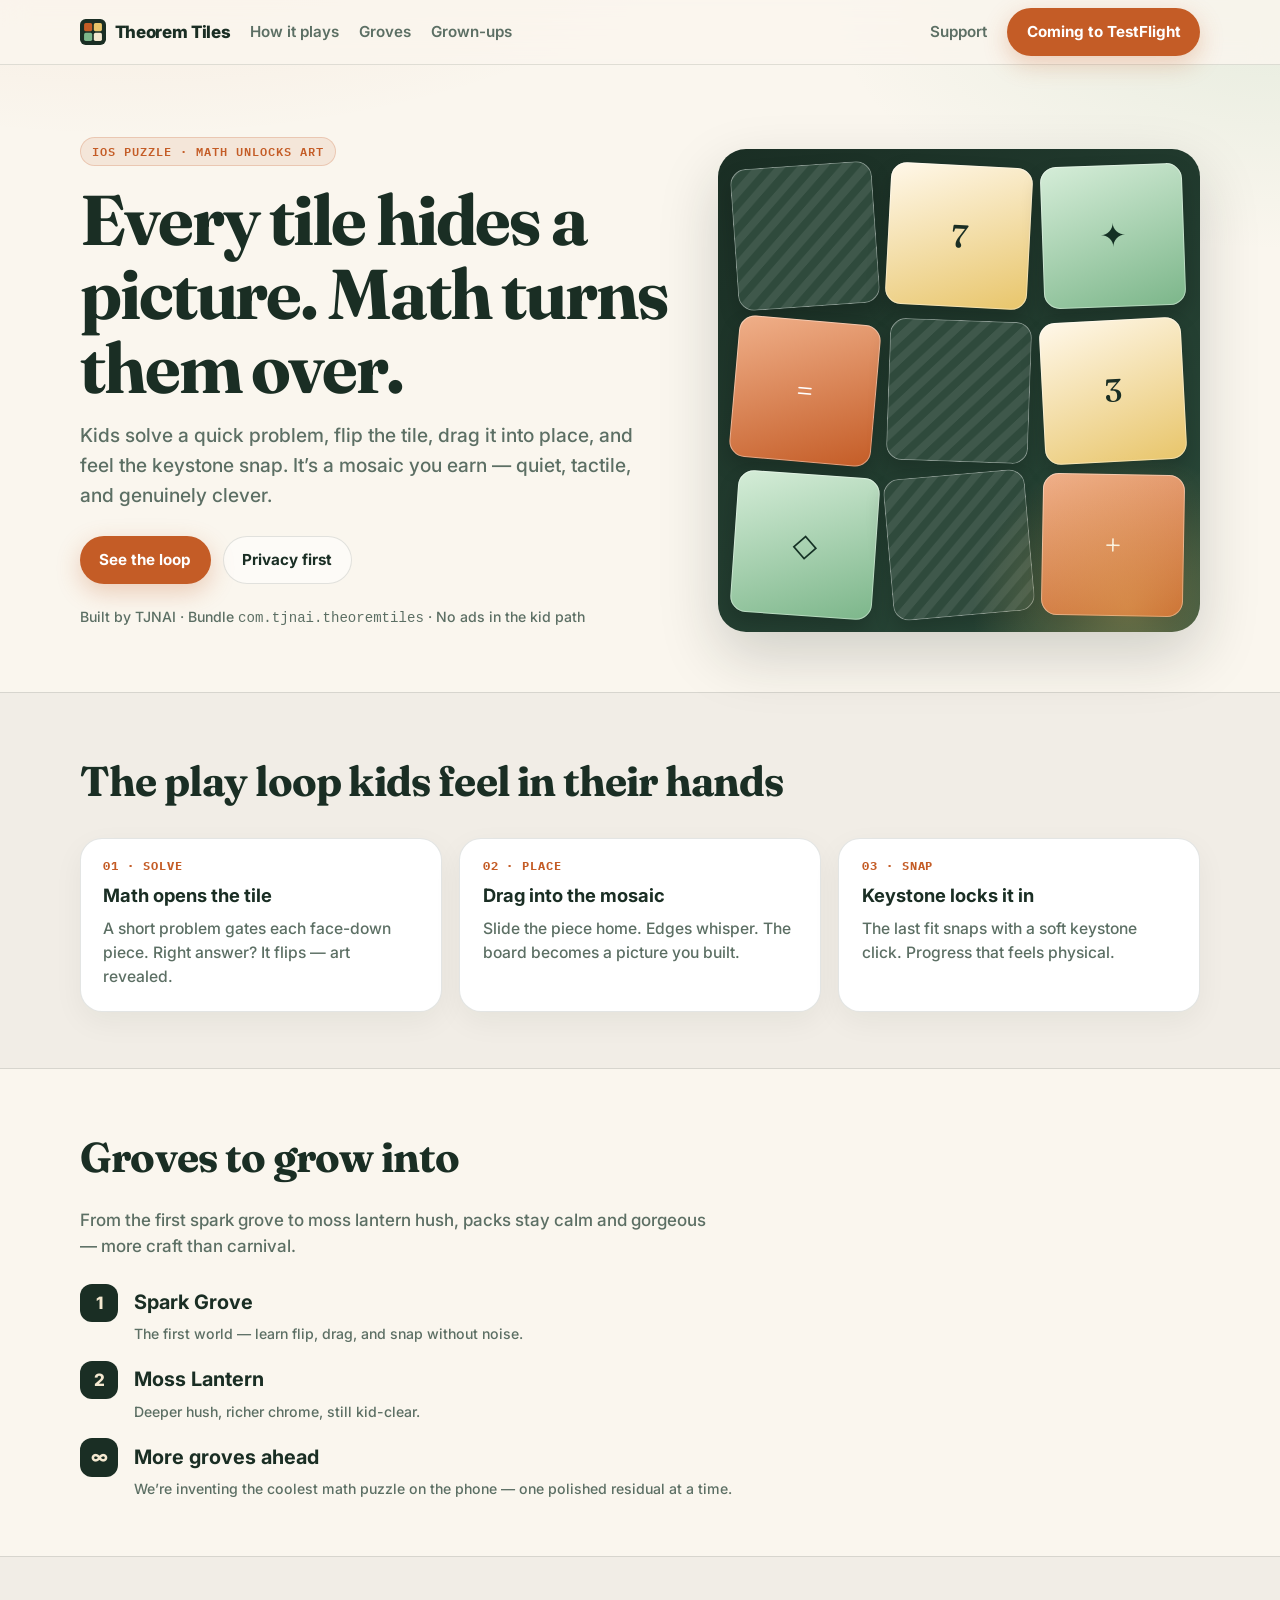
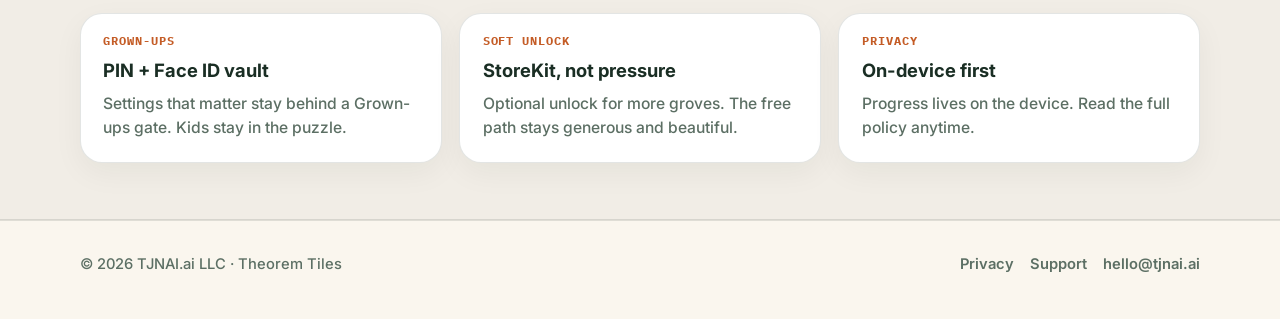
==== index.html @ 7f590a61 "Initial Theorem Tiles site: landing, privacy, support" ====
<!DOCTYPE html>
<html lang="en">
<head>
<meta charset="utf-8">
<meta name="viewport" content="width=device-width, initial-scale=1">
<title>Theorem Tiles — math that flips the picture</title>
<meta name="description" content="A kids puzzle where every tile starts face-down. Solve the math, flip it over, drag it home, and snap the keystone. Quiet, beautiful, built for curious minds.">
<link rel="canonical" href="https://theoremtiles.app/">
<meta property="og:type" content="website">
<meta property="og:site_name" content="Theorem Tiles">
<meta property="og:title" content="Theorem Tiles — math that flips the picture">
<meta property="og:description" content="Solve → flip → drag → snap. A mosaic puzzle powered by real math.">
<meta property="og:url" content="https://theoremtiles.app/">
<meta name="twitter:card" content="summary_large_image">
<link rel="icon" href="/assets/favicon.svg">
<link rel="preconnect" href="https://fonts.googleapis.com">
<link rel="preconnect" href="https://fonts.gstatic.com" crossorigin>
<link href="https://fonts.googleapis.com/css2?family=Fraunces:opsz,wght@9..144,600;9..144,700&family=IBM+Plex+Mono:wght@500;600&family=Inter:wght@450;500;600;700;800&display=swap" rel="stylesheet">
<link rel="stylesheet" href="/assets/site.css">
</head>
<body>
<nav class="nav">
  <div class="wrap">
    <a class="brand" href="/">
      <svg width="26" height="26" viewBox="0 0 64 64" aria-hidden="true"><rect width="64" height="64" rx="14" fill="#1A2E24"/><rect x="10" y="10" width="20" height="20" rx="4" fill="#C45C26"/><rect x="34" y="10" width="20" height="20" rx="4" fill="#E8C56A"/><rect x="10" y="34" width="20" height="20" rx="4" fill="#7CB68A"/><rect x="34" y="34" width="20" height="20" rx="4" fill="#F4E8D0"/></svg>
      Theorem Tiles
    </a>
    <a class="hide-sm" href="#play">How it plays</a>
    <a class="hide-sm" href="#groves">Groves</a>
    <a class="hide-sm" href="#grownups">Grown-ups</a>
    <span class="spacer"></span>
    <a href="/support/">Support</a>
    <a class="btn btn-primary" href="https://appstoreconnect.apple.com/apps/6814670631">Coming to TestFlight</a>
  </div>
</nav>

<header class="hero wrap">
  <div>
    <div class="eyebrow">iOS puzzle · math unlocks art</div>
    <h1>Every tile hides a picture. Math turns them over.</h1>
    <p class="lede">Kids solve a quick problem, flip the tile, drag it into place, and feel the keystone snap. It’s a mosaic you earn — quiet, tactile, and genuinely clever.</p>
    <div class="hero-actions">
      <a class="btn btn-primary" href="#play">See the loop</a>
      <a class="btn btn-ghost" href="/privacy/">Privacy first</a>
    </div>
    <p class="fine">Built by TJNAI · Bundle <code>com.tjnai.theoremtiles</code> · No ads in the kid path</p>
  </div>
  <div class="board" aria-hidden="true">
    <div class="tile back" style="--r:-4deg;--d:.1s">?</div>
    <div class="tile face" style="--r:3deg;--d:.3s">7</div>
    <div class="tile moss" style="--r:-2deg;--d:.2s">✦</div>
    <div class="tile clay" style="--r:5deg;--d:.45s">=</div>
    <div class="tile back" style="--r:2deg;--d:.15s">?</div>
    <div class="tile face" style="--r:-3deg;--d:.35s">3</div>
    <div class="tile moss" style="--r:4deg;--d:.25s">◇</div>
    <div class="tile back" style="--r:-5deg;--d:.4s">?</div>
    <div class="tile clay" style="--r:1deg;--d:.05s">+</div>
  </div>
</header>

<section class="section alt" id="play">
  <div class="wrap">
    <h2>The play loop kids feel in their hands</h2>
    <div class="grid3" style="margin-top:1.5rem">
      <article class="card"><div class="n">01 · SOLVE</div><h3>Math opens the tile</h3><p>A short problem gates each face-down piece. Right answer? It flips — art revealed.</p></article>
      <article class="card"><div class="n">02 · PLACE</div><h3>Drag into the mosaic</h3><p>Slide the piece home. Edges whisper. The board becomes a picture you built.</p></article>
      <article class="card"><div class="n">03 · SNAP</div><h3>Keystone locks it in</h3><p>The last fit snaps with a soft keystone click. Progress that feels physical.</p></article>
    </div>
  </div>
</section>

<section class="section" id="groves">
  <div class="wrap">
    <h2>Groves to grow into</h2>
    <p class="lede" style="color:var(--muted);max-width:40rem">From the first spark grove to moss lantern hush, packs stay calm and gorgeous — more craft than carnival.</p>
    <div class="steps" style="margin-top:1.5rem">
      <div class="step"><div class="badge">1</div><div><h3 style="margin:.2rem 0 .35rem;color:var(--moss)">Spark Grove</h3><p class="fine" style="margin:0">The first world — learn flip, drag, and snap without noise.</p></div></div>
      <div class="step"><div class="badge">2</div><div><h3 style="margin:.2rem 0 .35rem;color:var(--moss)">Moss Lantern</h3><p class="fine" style="margin:0">Deeper hush, richer chrome, still kid-clear.</p></div></div>
      <div class="step"><div class="badge">∞</div><div><h3 style="margin:.2rem 0 .35rem;color:var(--moss)">More groves ahead</h3><p class="fine" style="margin:0">We’re inventing the coolest math puzzle on the phone — one polished residual at a time.</p></div></div>
    </div>
  </div>
</section>

<section class="section alt" id="grownups">
  <div class="wrap grid3">
    <article class="card"><div class="n">GROWN-UPS</div><h3>PIN + Face ID vault</h3><p>Settings that matter stay behind a Grown-ups gate. Kids stay in the puzzle.</p></article>
    <article class="card"><div class="n">SOFT UNLOCK</div><h3>StoreKit, not pressure</h3><p>Optional unlock for more groves. The free path stays generous and beautiful.</p></article>
    <article class="card"><div class="n">PRIVACY</div><h3>On-device first</h3><p>Progress lives on the device. Read the full policy anytime.</p></article>
  </div>
</section>

<footer>
  <div class="wrap">
    <div>© <span id="y"></span> TJNAI.ai LLC · Theorem Tiles</div>
    <div style="display:flex;gap:1rem">
      <a href="/privacy/">Privacy</a>
      <a href="/support/">Support</a>
      <a href="mailto:hello@tjnai.ai">hello@tjnai.ai</a>
    </div>
  </div>
</footer>
<script>document.getElementById('y').textContent=new Date().getFullYear()</script>
</body>
</html>
---- assets/site.css ----
:root{
  --ink:#14201a;
  --moss:#1a2e24;
  --moss-2:#2a4a3a;
  --clay:#c45c26;
  --clay-hot:#e07038;
  --gold:#e8c56a;
  --leaf:#7cb68a;
  --cream:#f4e8d0;
  --paper:#faf6ee;
  --muted:#5c6f64;
  --line:rgba(26,46,36,.12);
  --shadow:0 24px 60px rgba(20,32,26,.18);
  --r:22px;
  --font:Inter,system-ui,-apple-system,sans-serif;
  --display:"Fraunces",Georgia,serif;
  --mono:"IBM Plex Mono",ui-monospace,monospace;
}
*{box-sizing:border-box}
html{scroll-behavior:smooth}
body{
  margin:0;color:var(--ink);background:
    radial-gradient(1200px 600px at 10% -10%,rgba(196,92,38,.12),transparent 55%),
    radial-gradient(900px 500px at 100% 0%,rgba(124,182,138,.16),transparent 50%),
    var(--paper);
  font:500 17px/1.55 var(--font);
  -webkit-font-smoothing:antialiased;
}
a{color:var(--clay);text-decoration-thickness:1.5px;text-underline-offset:3px}
a:hover{color:var(--moss)}
.wrap{width:min(1120px,calc(100% - 2.5rem));margin-inline:auto}
.nav{
  position:sticky;top:0;z-index:20;
  backdrop-filter:saturate(1.2) blur(14px);
  background:rgba(250,246,238,.82);
  border-bottom:1px solid var(--line);
}
.nav .wrap{display:flex;align-items:center;gap:1.25rem;min-height:64px}
.brand{display:flex;align-items:center;gap:.55rem;font-weight:800;color:var(--moss);text-decoration:none;letter-spacing:-.02em}
.brand svg{flex:none}
.nav a:not(.brand):not(.btn){color:var(--muted);text-decoration:none;font-size:.95rem;font-weight:600}
.nav a:not(.brand):not(.btn):hover{color:var(--moss)}
.nav .spacer{flex:1}
.btn{
  display:inline-flex;align-items:center;justify-content:center;gap:.4rem;
  border-radius:999px;padding:.7rem 1.15rem;font-weight:700;font-size:.95rem;
  text-decoration:none;border:1.5px solid transparent;transition:.15s ease;
}
.btn-primary{background:var(--clay);color:#fff;box-shadow:0 8px 24px rgba(196,92,38,.28)}
.btn-primary:hover{background:#a84c1e;color:#fff}
.btn-ghost{border-color:var(--line);color:var(--moss);background:rgba(255,255,255,.5)}
.btn-ghost:hover{border-color:var(--moss);color:var(--moss)}
.hero{padding:4.5rem 0 3rem;display:grid;grid-template-columns:1.1fr .9fr;gap:3rem;align-items:center}
@media (max-width:860px){.hero{grid-template-columns:1fr;padding-top:2.5rem}.nav .hide-sm{display:none}}
.eyebrow{
  display:inline-flex;align-items:center;gap:.5rem;
  font:600 .78rem/1 var(--mono);letter-spacing:.08em;text-transform:uppercase;
  color:var(--clay);background:rgba(196,92,38,.1);border:1px solid rgba(196,92,38,.22);
  padding:.45rem .7rem;border-radius:999px;margin-bottom:1.1rem;
}
h1,.display{
  font-family:var(--display);font-weight:700;letter-spacing:-.03em;
  line-height:1.05;margin:0 0 1rem;font-size:clamp(2.6rem,6vw,4.4rem);
  color:var(--moss);
}
.hero p.lede{font-size:1.2rem;color:var(--muted);max-width:36rem;margin:0 0 1.6rem}
.hero-actions{display:flex;flex-wrap:wrap;gap:.75rem;margin-bottom:1.4rem}
.fine{font-size:.88rem;color:var(--muted)}
.board{
  aspect-ratio:1;border-radius:28px;padding:1rem;background:linear-gradient(145deg,var(--moss),var(--moss-2));
  box-shadow:var(--shadow);display:grid;grid-template-columns:repeat(3,1fr);gap:.75rem;position:relative;overflow:hidden;
}
.board::after{
  content:"";position:absolute;inset:auto -20% -30% auto;width:70%;height:70%;
  background:radial-gradient(circle,rgba(232,197,106,.35),transparent 65%);pointer-events:none;
}
.tile{
  border-radius:16px;background:var(--cream);display:grid;place-items:center;
  font-family:var(--display);font-size:clamp(1.4rem,3vw,2rem);color:var(--moss);
  box-shadow:inset 0 0 0 1px rgba(255,255,255,.4),0 10px 20px rgba(0,0,0,.18);
  transform:rotate(var(--r,0deg));animation:float 5s ease-in-out infinite;animation-delay:var(--d,0s);
}
.tile.face{background:linear-gradient(160deg,#fff8ea,var(--gold));}
.tile.moss{background:linear-gradient(160deg,#d5edd8,var(--leaf));color:#143024}
.tile.clay{background:linear-gradient(160deg,#f0b08a,var(--clay));color:#fff}
.tile.back{background:repeating-linear-gradient(-45deg,rgba(255,255,255,.08) 0 8px,transparent 8px 16px),#2f4a3c;color:transparent}
@keyframes float{0%,100%{transform:translateY(0) rotate(var(--r,0))}50%{transform:translateY(-6px) rotate(var(--r,0))}}
.section{padding:3.5rem 0}
.section.alt{background:rgba(26,46,36,.04);border-block:1px solid var(--line)}
.section h2{font-family:var(--display);font-size:clamp(1.8rem,3.5vw,2.6rem);margin:0 0 1rem;color:var(--moss);letter-spacing:-.02em}
.grid3{display:grid;grid-template-columns:repeat(3,1fr);gap:1.1rem}
@media (max-width:800px){.grid3{grid-template-columns:1fr}}
.card{
  background:#fff;border:1px solid var(--line);border-radius:var(--r);padding:1.35rem 1.4rem;
  box-shadow:0 10px 30px rgba(20,32,26,.05);
}
.card .n{font:700 .75rem/1 var(--mono);color:var(--clay);letter-spacing:.08em;margin-bottom:.55rem}
.card h3{margin:0 0 .45rem;font-size:1.15rem;color:var(--moss)}
.card p{margin:0;color:var(--muted);font-size:.98rem}
.steps{display:grid;gap:1rem}
.step{display:grid;grid-template-columns:auto 1fr;gap:1rem;align-items:start}
.step .badge{
  width:2.4rem;height:2.4rem;border-radius:12px;display:grid;place-items:center;
  background:var(--moss);color:var(--cream);font-weight:800;
}
.prose{max-width:720px}
.prose h1{font-family:var(--display);font-size:clamp(2rem,4vw,3rem);color:var(--moss);margin:0 0 .5rem}
.prose h2{font-family:var(--display);font-size:1.45rem;margin:2rem 0 .6rem;color:var(--moss)}
.prose .updated{color:var(--muted);font-size:.92rem;margin:0 0 1.25rem}
.tldr{
  background:rgba(124,182,138,.14);border:1px solid rgba(124,182,138,.35);
  border-radius:16px;padding:1rem 1.15rem;margin:0 0 1.5rem;
}
footer{
  border-top:1px solid var(--line);padding:2rem 0 2.75rem;color:var(--muted);font-size:.92rem;
}
footer .wrap{display:flex;flex-wrap:wrap;gap:1rem;justify-content:space-between;align-items:center}
footer a{color:var(--muted);text-decoration:none;font-weight:600}
footer a:hover{color:var(--moss)}
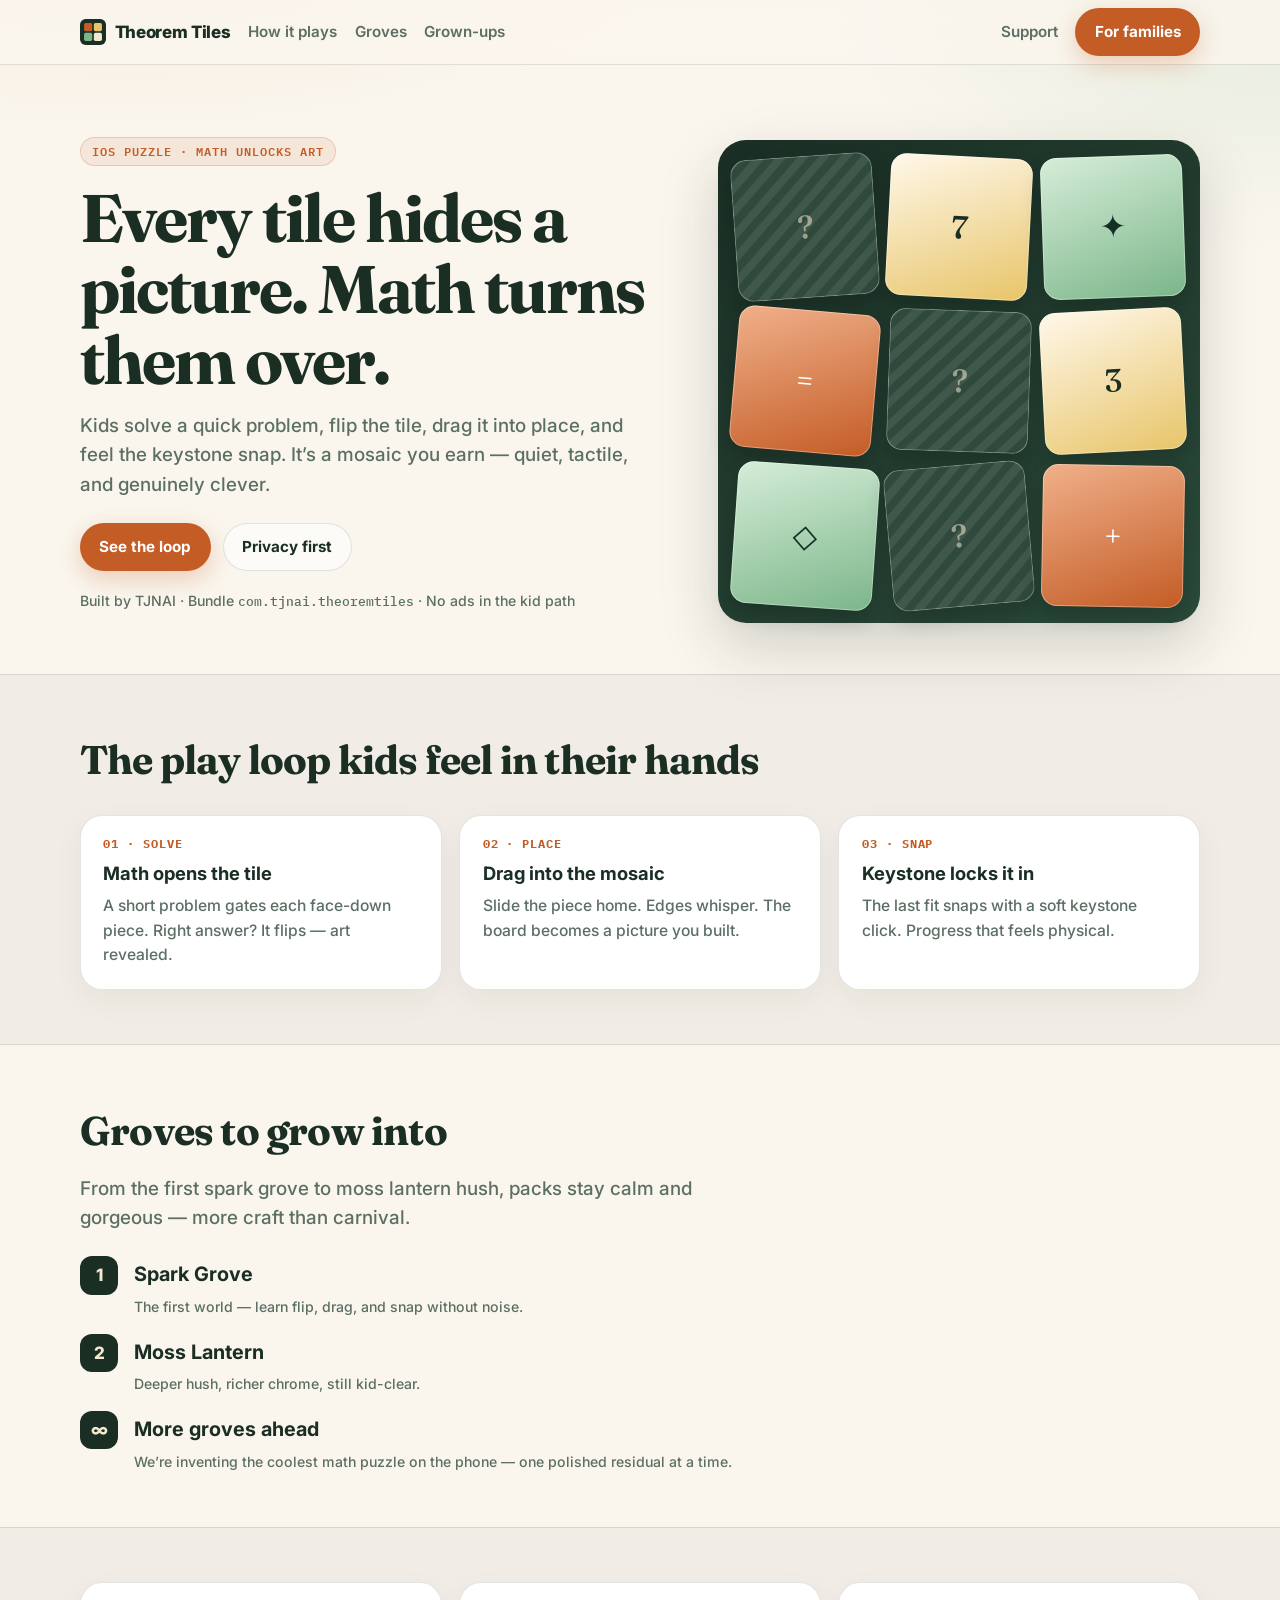
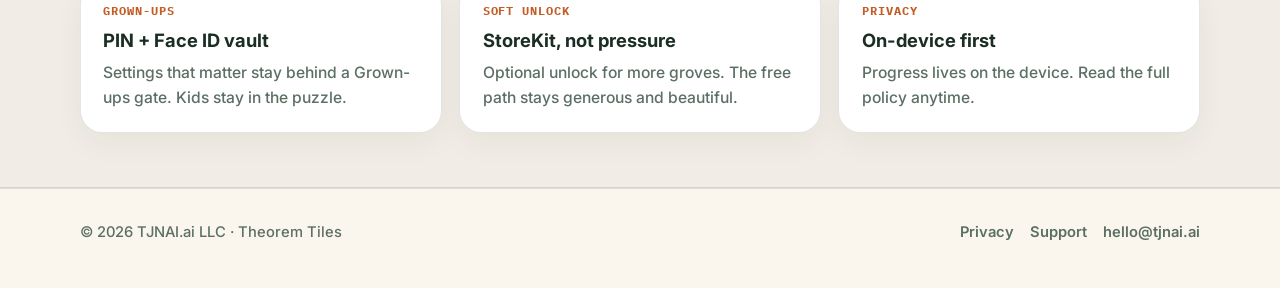
==== commit 5d8aaadd: "Polish site CSS and landing CTAs" ====
--- a/index.html
+++ b/index.html
@@ -30,7 +30,7 @@
     <a class="hide-sm" href="#grownups">Grown-ups</a>
     <span class="spacer"></span>
     <a href="/support/">Support</a>
-    <a class="btn btn-primary" href="https://appstoreconnect.apple.com/apps/6814670631">Coming to TestFlight</a>
+    <a class="btn btn-primary" href="#grownups">For families</a>
   </div>
 </nav>
 
--- a/assets/site.css
+++ b/assets/site.css
@@ -1,119 +1,72 @@
 :root{
-  --ink:#14201a;
-  --moss:#1a2e24;
-  --moss-2:#2a4a3a;
-  --clay:#c45c26;
-  --clay-hot:#e07038;
-  --gold:#e8c56a;
-  --leaf:#7cb68a;
-  --cream:#f4e8d0;
-  --paper:#faf6ee;
-  --muted:#5c6f64;
-  --line:rgba(26,46,36,.12);
-  --shadow:0 24px 60px rgba(20,32,26,.18);
-  --r:22px;
+  --ink:#14201a; --moss:#1a2e24; --moss-2:#2a4a3a; --clay:#c45c26;
+  --gold:#e8c56a; --leaf:#7cb68a; --cream:#f4e8d0; --paper:#faf6ee;
+  --muted:#5c6f64; --line:rgba(26,46,36,.12); --shadow:0 24px 60px rgba(20,32,26,.18);
   --font:Inter,system-ui,-apple-system,sans-serif;
-  --display:"Fraunces",Georgia,serif;
-  --mono:"IBM Plex Mono",ui-monospace,monospace;
+  --display:Fraunces,Georgia,serif; --mono:"IBM Plex Mono",ui-monospace,monospace;
 }
-*{box-sizing:border-box}
-html{scroll-behavior:smooth}
-body{
-  margin:0;color:var(--ink);background:
-    radial-gradient(1200px 600px at 10% -10%,rgba(196,92,38,.12),transparent 55%),
-    radial-gradient(900px 500px at 100% 0%,rgba(124,182,138,.16),transparent 50%),
-    var(--paper);
-  font:500 17px/1.55 var(--font);
-  -webkit-font-smoothing:antialiased;
-}
-a{color:var(--clay);text-decoration-thickness:1.5px;text-underline-offset:3px}
+*{box-sizing:border-box} html{scroll-behavior:smooth}
+body{margin:0;color:var(--ink);background:
+  radial-gradient(1200px 600px at 10% -10%,rgba(196,92,38,.12),transparent 55%),
+  radial-gradient(900px 500px at 100% 0%,rgba(124,182,138,.16),transparent 50%),
+  var(--paper); font:500 17px/1.55 var(--font); -webkit-font-smoothing:antialiased}
+a{color:var(--clay); text-underline-offset:3px}
 a:hover{color:var(--moss)}
 .wrap{width:min(1120px,calc(100% - 2.5rem));margin-inline:auto}
-.nav{
-  position:sticky;top:0;z-index:20;
-  backdrop-filter:saturate(1.2) blur(14px);
-  background:rgba(250,246,238,.82);
-  border-bottom:1px solid var(--line);
-}
-.nav .wrap{display:flex;align-items:center;gap:1.25rem;min-height:64px}
-.brand{display:flex;align-items:center;gap:.55rem;font-weight:800;color:var(--moss);text-decoration:none;letter-spacing:-.02em}
-.brand svg{flex:none}
+.nav{position:sticky;top:0;z-index:20;backdrop-filter:saturate(1.2) blur(14px);
+  background:rgba(250,246,238,.82);border-bottom:1px solid var(--line)}
+.nav .wrap{display:flex;align-items:center;gap:1.1rem;min-height:64px;flex-wrap:wrap}
+.brand{display:flex;align-items:center;gap:.55rem;font-weight:800;color:var(--moss);
+  text-decoration:none;letter-spacing:-.02em}
 .nav a:not(.brand):not(.btn){color:var(--muted);text-decoration:none;font-size:.95rem;font-weight:600}
 .nav a:not(.brand):not(.btn):hover{color:var(--moss)}
-.nav .spacer{flex:1}
-.btn{
-  display:inline-flex;align-items:center;justify-content:center;gap:.4rem;
-  border-radius:999px;padding:.7rem 1.15rem;font-weight:700;font-size:.95rem;
-  text-decoration:none;border:1.5px solid transparent;transition:.15s ease;
-}
+.spacer,.space{flex:1}
+.btn{display:inline-flex;align-items:center;justify-content:center;gap:.4rem;border-radius:999px;
+  padding:.7rem 1.15rem;font-weight:700;font-size:.95rem;text-decoration:none;border:1.5px solid transparent}
 .btn-primary{background:var(--clay);color:#fff;box-shadow:0 8px 24px rgba(196,92,38,.28)}
 .btn-primary:hover{background:#a84c1e;color:#fff}
-.btn-ghost{border-color:var(--line);color:var(--moss);background:rgba(255,255,255,.5)}
-.btn-ghost:hover{border-color:var(--moss);color:var(--moss)}
+.btn-ghost{border-color:var(--line);color:var(--moss);background:rgba(255,255,255,.55)}
+.btn-ghost:hover{border-color:var(--moss)}
 .hero{padding:4.5rem 0 3rem;display:grid;grid-template-columns:1.1fr .9fr;gap:3rem;align-items:center}
-@media (max-width:860px){.hero{grid-template-columns:1fr;padding-top:2.5rem}.nav .hide-sm{display:none}}
-.eyebrow{
-  display:inline-flex;align-items:center;gap:.5rem;
-  font:600 .78rem/1 var(--mono);letter-spacing:.08em;text-transform:uppercase;
-  color:var(--clay);background:rgba(196,92,38,.1);border:1px solid rgba(196,92,38,.22);
-  padding:.45rem .7rem;border-radius:999px;margin-bottom:1.1rem;
-}
-h1,.display{
-  font-family:var(--display);font-weight:700;letter-spacing:-.03em;
-  line-height:1.05;margin:0 0 1rem;font-size:clamp(2.6rem,6vw,4.4rem);
-  color:var(--moss);
-}
-.hero p.lede{font-size:1.2rem;color:var(--muted);max-width:36rem;margin:0 0 1.6rem}
-.hero-actions{display:flex;flex-wrap:wrap;gap:.75rem;margin-bottom:1.4rem}
+@media (max-width:860px){.hero{grid-template-columns:1fr;padding-top:2.4rem}.hide-sm{display:none!important}}
+.eyebrow{display:inline-flex;align-items:center;gap:.5rem;font:600 .78rem/1 var(--mono);letter-spacing:.08em;
+  text-transform:uppercase;color:var(--clay);background:rgba(196,92,38,.1);border:1px solid rgba(196,92,38,.22);
+  padding:.45rem .7rem;border-radius:999px;margin-bottom:1.1rem}
+h1{font-family:var(--display);font-weight:700;letter-spacing:-.03em;line-height:1.05;margin:0 0 1rem;
+  font-size:clamp(2.5rem,6vw,4.2rem);color:var(--moss)}
+.lede{font-size:1.18rem;color:var(--muted);max-width:36rem;margin:0 0 1.5rem}
+.hero-actions{display:flex;flex-wrap:wrap;gap:.75rem;margin-bottom:1.2rem}
 .fine{font-size:.88rem;color:var(--muted)}
-.board{
-  aspect-ratio:1;border-radius:28px;padding:1rem;background:linear-gradient(145deg,var(--moss),var(--moss-2));
-  box-shadow:var(--shadow);display:grid;grid-template-columns:repeat(3,1fr);gap:.75rem;position:relative;overflow:hidden;
-}
-.board::after{
-  content:"";position:absolute;inset:auto -20% -30% auto;width:70%;height:70%;
-  background:radial-gradient(circle,rgba(232,197,106,.35),transparent 65%);pointer-events:none;
-}
-.tile{
-  border-radius:16px;background:var(--cream);display:grid;place-items:center;
-  font-family:var(--display);font-size:clamp(1.4rem,3vw,2rem);color:var(--moss);
-  box-shadow:inset 0 0 0 1px rgba(255,255,255,.4),0 10px 20px rgba(0,0,0,.18);
-  transform:rotate(var(--r,0deg));animation:float 5s ease-in-out infinite;animation-delay:var(--d,0s);
-}
-.tile.face{background:linear-gradient(160deg,#fff8ea,var(--gold));}
+.fine code{font-family:var(--mono);font-size:.8rem}
+.board{aspect-ratio:1;border-radius:28px;padding:1rem;background:linear-gradient(145deg,var(--moss),var(--moss-2));
+  box-shadow:var(--shadow);display:grid;grid-template-columns:repeat(3,1fr);gap:.75rem}
+.tile{border-radius:16px;display:grid;place-items:center;font-family:var(--display);
+  font-size:clamp(1.4rem,3vw,2rem);color:var(--moss);
+  box-shadow:inset 0 0 0 1px rgba(255,255,255,.35),0 10px 20px rgba(0,0,0,.18);
+  transform:rotate(var(--r,0deg));animation:float 5s ease-in-out infinite;animation-delay:var(--d,0s)}
+.tile.face{background:linear-gradient(160deg,#fff8ea,var(--gold))}
 .tile.moss{background:linear-gradient(160deg,#d5edd8,var(--leaf));color:#143024}
 .tile.clay{background:linear-gradient(160deg,#f0b08a,var(--clay));color:#fff}
-.tile.back{background:repeating-linear-gradient(-45deg,rgba(255,255,255,.08) 0 8px,transparent 8px 16px),#2f4a3c;color:transparent}
+.tile.back{background:repeating-linear-gradient(-45deg,rgba(255,255,255,.08) 0 8px,transparent 8px 16px),#2f4a3c;color:rgba(244,232,208,.55)}
 @keyframes float{0%,100%{transform:translateY(0) rotate(var(--r,0))}50%{transform:translateY(-6px) rotate(var(--r,0))}}
-.section{padding:3.5rem 0}
+.section{padding:3.4rem 0}
 .section.alt{background:rgba(26,46,36,.04);border-block:1px solid var(--line)}
-.section h2{font-family:var(--display);font-size:clamp(1.8rem,3.5vw,2.6rem);margin:0 0 1rem;color:var(--moss);letter-spacing:-.02em}
+.section h2{font-family:var(--display);font-size:clamp(1.8rem,3.5vw,2.5rem);margin:0 0 .75rem;color:var(--moss);letter-spacing:-.02em}
 .grid3{display:grid;grid-template-columns:repeat(3,1fr);gap:1.1rem}
 @media (max-width:800px){.grid3{grid-template-columns:1fr}}
-.card{
-  background:#fff;border:1px solid var(--line);border-radius:var(--r);padding:1.35rem 1.4rem;
-  box-shadow:0 10px 30px rgba(20,32,26,.05);
-}
+.card{background:#fff;border:1px solid var(--line);border-radius:22px;padding:1.35rem 1.4rem;box-shadow:0 10px 30px rgba(20,32,26,.05)}
 .card .n{font:700 .75rem/1 var(--mono);color:var(--clay);letter-spacing:.08em;margin-bottom:.55rem}
 .card h3{margin:0 0 .45rem;font-size:1.15rem;color:var(--moss)}
 .card p{margin:0;color:var(--muted);font-size:.98rem}
 .steps{display:grid;gap:1rem}
 .step{display:grid;grid-template-columns:auto 1fr;gap:1rem;align-items:start}
-.step .badge{
-  width:2.4rem;height:2.4rem;border-radius:12px;display:grid;place-items:center;
-  background:var(--moss);color:var(--cream);font-weight:800;
-}
+.step .badge{width:2.4rem;height:2.4rem;border-radius:12px;display:grid;place-items:center;background:var(--moss);color:var(--cream);font-weight:800}
 .prose{max-width:720px}
 .prose h1{font-family:var(--display);font-size:clamp(2rem,4vw,3rem);color:var(--moss);margin:0 0 .5rem}
-.prose h2{font-family:var(--display);font-size:1.45rem;margin:2rem 0 .6rem;color:var(--moss)}
+.prose h2{font-family:var(--display);font-size:1.4rem;margin:2rem 0 .55rem;color:var(--moss)}
 .prose .updated{color:var(--muted);font-size:.92rem;margin:0 0 1.25rem}
-.tldr{
-  background:rgba(124,182,138,.14);border:1px solid rgba(124,182,138,.35);
-  border-radius:16px;padding:1rem 1.15rem;margin:0 0 1.5rem;
-}
-footer{
-  border-top:1px solid var(--line);padding:2rem 0 2.75rem;color:var(--muted);font-size:.92rem;
-}
+.tldr{background:rgba(124,182,138,.14);border:1px solid rgba(124,182,138,.35);border-radius:16px;padding:1rem 1.15rem;margin:0 0 1.5rem}
+footer{border-top:1px solid var(--line);padding:2rem 0 2.75rem;color:var(--muted);font-size:.92rem}
 footer .wrap{display:flex;flex-wrap:wrap;gap:1rem;justify-content:space-between;align-items:center}
 footer a{color:var(--muted);text-decoration:none;font-weight:600}
 footer a:hover{color:var(--moss)}
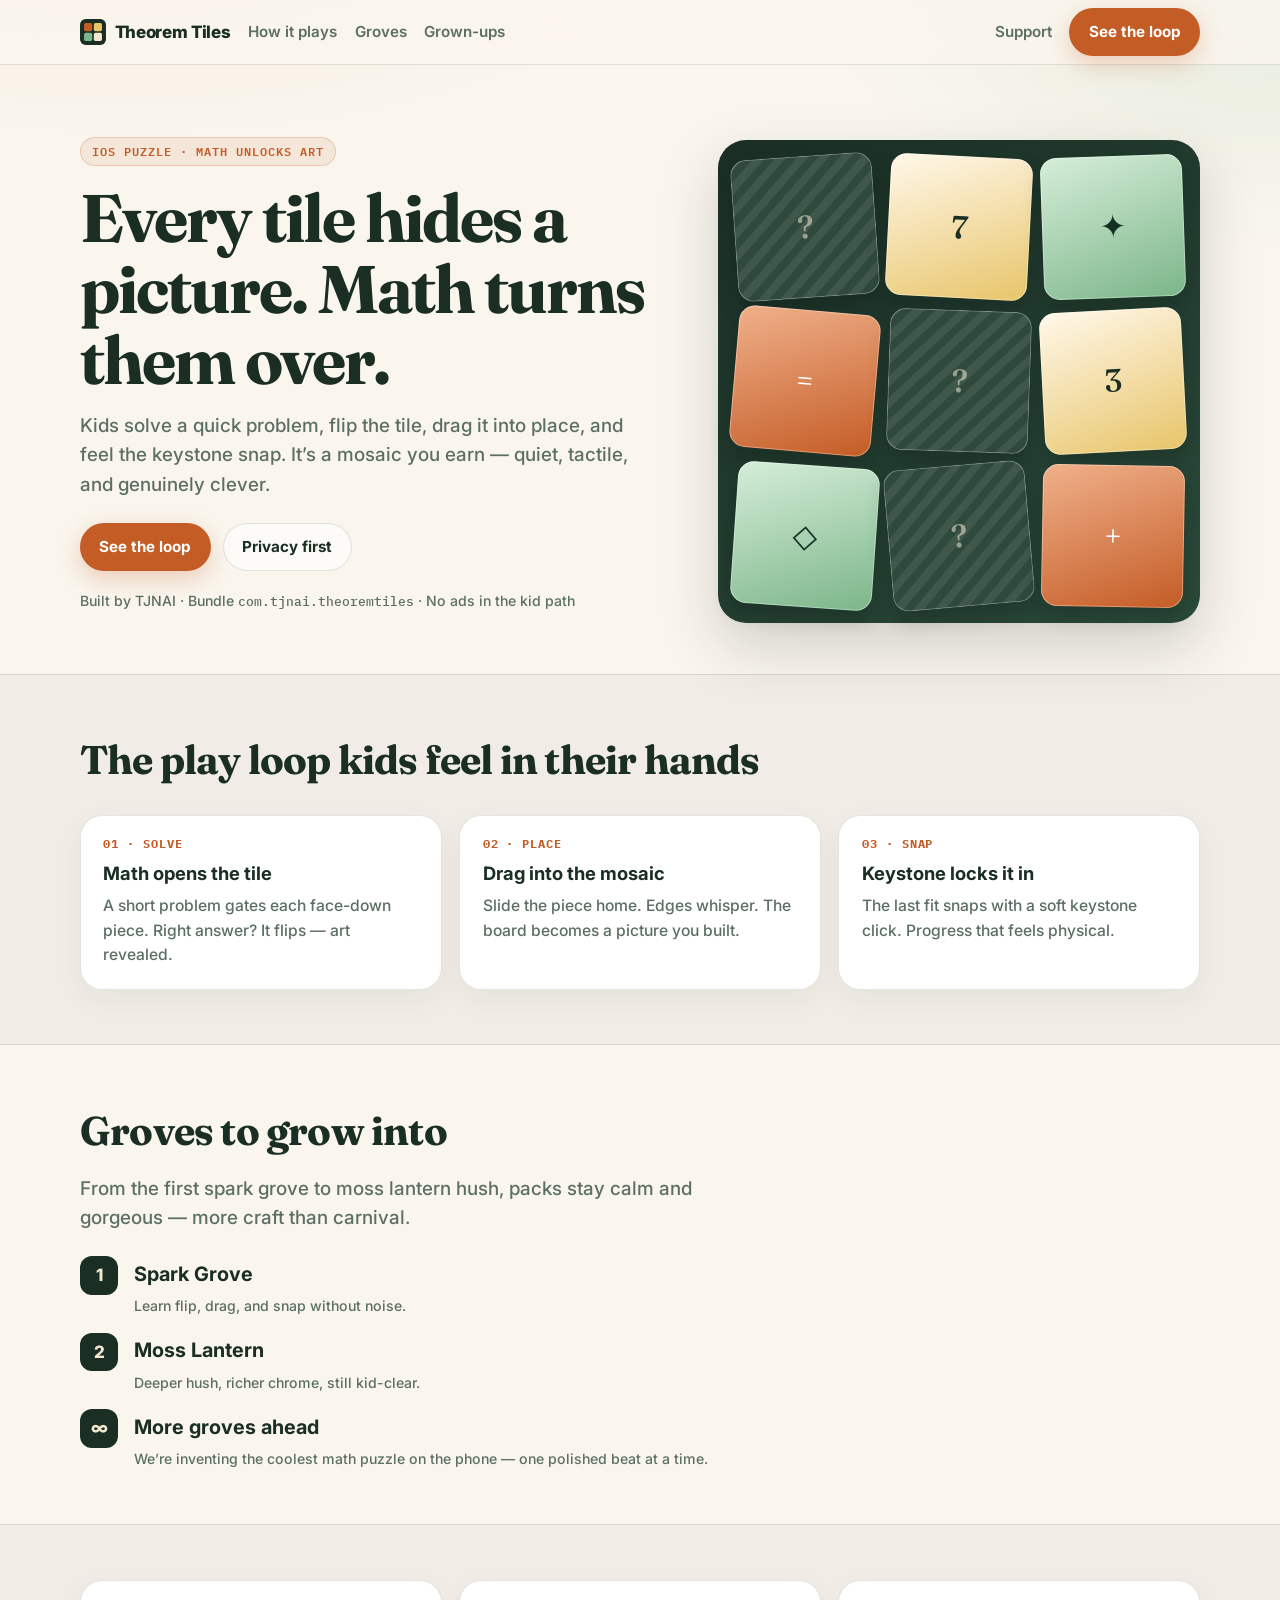
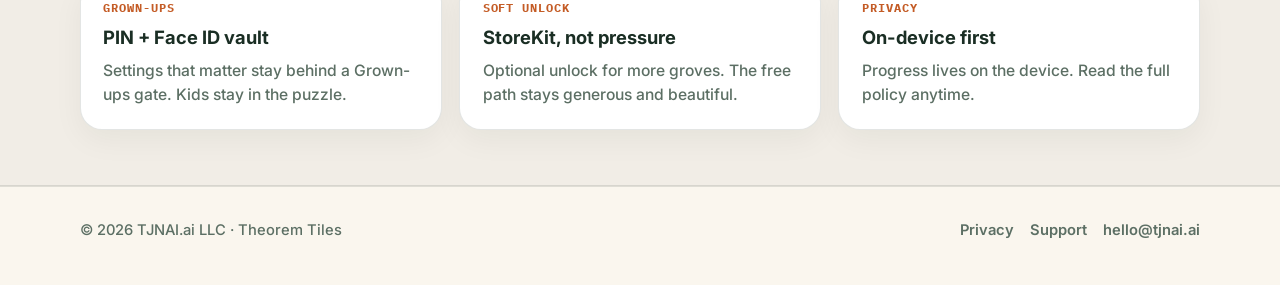
==== commit 1e1007e2: "Align landing markup with site CSS" ====
--- a/index.html
+++ b/index.html
@@ -6,12 +6,9 @@
 <title>Theorem Tiles — math that flips the picture</title>
 <meta name="description" content="A kids puzzle where every tile starts face-down. Solve the math, flip it over, drag it home, and snap the keystone. Quiet, beautiful, built for curious minds.">
 <link rel="canonical" href="https://theoremtiles.app/">
-<meta property="og:type" content="website">
-<meta property="og:site_name" content="Theorem Tiles">
 <meta property="og:title" content="Theorem Tiles — math that flips the picture">
 <meta property="og:description" content="Solve → flip → drag → snap. A mosaic puzzle powered by real math.">
 <meta property="og:url" content="https://theoremtiles.app/">
-<meta name="twitter:card" content="summary_large_image">
 <link rel="icon" href="/assets/favicon.svg">
 <link rel="preconnect" href="https://fonts.googleapis.com">
 <link rel="preconnect" href="https://fonts.gstatic.com" crossorigin>
@@ -19,20 +16,15 @@
 <link rel="stylesheet" href="/assets/site.css">
 </head>
 <body>
-<nav class="nav">
-  <div class="wrap">
-    <a class="brand" href="/">
-      <svg width="26" height="26" viewBox="0 0 64 64" aria-hidden="true"><rect width="64" height="64" rx="14" fill="#1A2E24"/><rect x="10" y="10" width="20" height="20" rx="4" fill="#C45C26"/><rect x="34" y="10" width="20" height="20" rx="4" fill="#E8C56A"/><rect x="10" y="34" width="20" height="20" rx="4" fill="#7CB68A"/><rect x="34" y="34" width="20" height="20" rx="4" fill="#F4E8D0"/></svg>
-      Theorem Tiles
-    </a>
-    <a class="hide-sm" href="#play">How it plays</a>
-    <a class="hide-sm" href="#groves">Groves</a>
-    <a class="hide-sm" href="#grownups">Grown-ups</a>
-    <span class="spacer"></span>
-    <a href="/support/">Support</a>
-    <a class="btn btn-primary" href="#grownups">For families</a>
-  </div>
-</nav>
+<nav class="nav"><div class="wrap">
+  <a class="brand" href="/"><svg width="26" height="26" viewBox="0 0 64 64" aria-hidden="true"><rect width="64" height="64" rx="14" fill="#1A2E24"/><rect x="10" y="10" width="20" height="20" rx="4" fill="#C45C26"/><rect x="34" y="10" width="20" height="20" rx="4" fill="#E8C56A"/><rect x="10" y="34" width="20" height="20" rx="4" fill="#7CB68A"/><rect x="34" y="34" width="20" height="20" rx="4" fill="#F4E8D0"/></svg>Theorem Tiles</a>
+  <a class="hide-sm" href="#play">How it plays</a>
+  <a class="hide-sm" href="#groves">Groves</a>
+  <a class="hide-sm" href="#grownups">Grown-ups</a>
+  <span class="spacer"></span>
+  <a href="/support/">Support</a>
+  <a class="btn btn-primary" href="#play">See the loop</a>
+</div></nav>
 
 <header class="hero wrap">
   <div>
@@ -72,11 +64,11 @@
 <section class="section" id="groves">
   <div class="wrap">
     <h2>Groves to grow into</h2>
-    <p class="lede" style="color:var(--muted);max-width:40rem">From the first spark grove to moss lantern hush, packs stay calm and gorgeous — more craft than carnival.</p>
+    <p class="lede" style="max-width:40rem">From the first spark grove to moss lantern hush, packs stay calm and gorgeous — more craft than carnival.</p>
     <div class="steps" style="margin-top:1.5rem">
-      <div class="step"><div class="badge">1</div><div><h3 style="margin:.2rem 0 .35rem;color:var(--moss)">Spark Grove</h3><p class="fine" style="margin:0">The first world — learn flip, drag, and snap without noise.</p></div></div>
-      <div class="step"><div class="badge">2</div><div><h3 style="margin:.2rem 0 .35rem;color:var(--moss)">Moss Lantern</h3><p class="fine" style="margin:0">Deeper hush, richer chrome, still kid-clear.</p></div></div>
-      <div class="step"><div class="badge">∞</div><div><h3 style="margin:.2rem 0 .35rem;color:var(--moss)">More groves ahead</h3><p class="fine" style="margin:0">We’re inventing the coolest math puzzle on the phone — one polished residual at a time.</p></div></div>
+      <div class="step"><div class="badge">1</div><div><h3 style="margin:.15rem 0 .35rem;color:var(--moss)">Spark Grove</h3><p class="fine" style="margin:0">Learn flip, drag, and snap without noise.</p></div></div>
+      <div class="step"><div class="badge">2</div><div><h3 style="margin:.15rem 0 .35rem;color:var(--moss)">Moss Lantern</h3><p class="fine" style="margin:0">Deeper hush, richer chrome, still kid-clear.</p></div></div>
+      <div class="step"><div class="badge">∞</div><div><h3 style="margin:.15rem 0 .35rem;color:var(--moss)">More groves ahead</h3><p class="fine" style="margin:0">We’re inventing the coolest math puzzle on the phone — one polished beat at a time.</p></div></div>
     </div>
   </div>
 </section>
@@ -89,16 +81,10 @@
   </div>
 </section>
 
-<footer>
-  <div class="wrap">
-    <div>© <span id="y"></span> TJNAI.ai LLC · Theorem Tiles</div>
-    <div style="display:flex;gap:1rem">
-      <a href="/privacy/">Privacy</a>
-      <a href="/support/">Support</a>
-      <a href="mailto:hello@tjnai.ai">hello@tjnai.ai</a>
-    </div>
-  </div>
-</footer>
+<footer><div class="wrap">
+  <div>© <span id="y"></span> TJNAI.ai LLC · Theorem Tiles</div>
+  <div style="display:flex;gap:1rem"><a href="/privacy/">Privacy</a><a href="/support/">Support</a><a href="mailto:hello@tjnai.ai">hello@tjnai.ai</a></div>
+</div></footer>
 <script>document.getElementById('y').textContent=new Date().getFullYear()</script>
 </body>
 </html>
--- a/assets/site.css
+++ b/assets/site.css
@@ -60,7 +60,7 @@
 .card p{margin:0;color:var(--muted);font-size:.98rem}
 .steps{display:grid;gap:1rem}
 .step{display:grid;grid-template-columns:auto 1fr;gap:1rem;align-items:start}
-.step .badge{width:2.4rem;height:2.4rem;border-radius:12px;display:grid;place-items:center;background:var(--moss);color:var(--cream);font-weight:800}
+.step .badge{width:2.4rem;height:2.4rem;border-radius:12px;display:grid;place-items:center;background:var(--moss);color:#f4e8d0;font-weight:800}
 .prose{max-width:720px}
 .prose h1{font-family:var(--display);font-size:clamp(2rem,4vw,3rem);color:var(--moss);margin:0 0 .5rem}
 .prose h2{font-family:var(--display);font-size:1.4rem;margin:2rem 0 .55rem;color:var(--moss)}
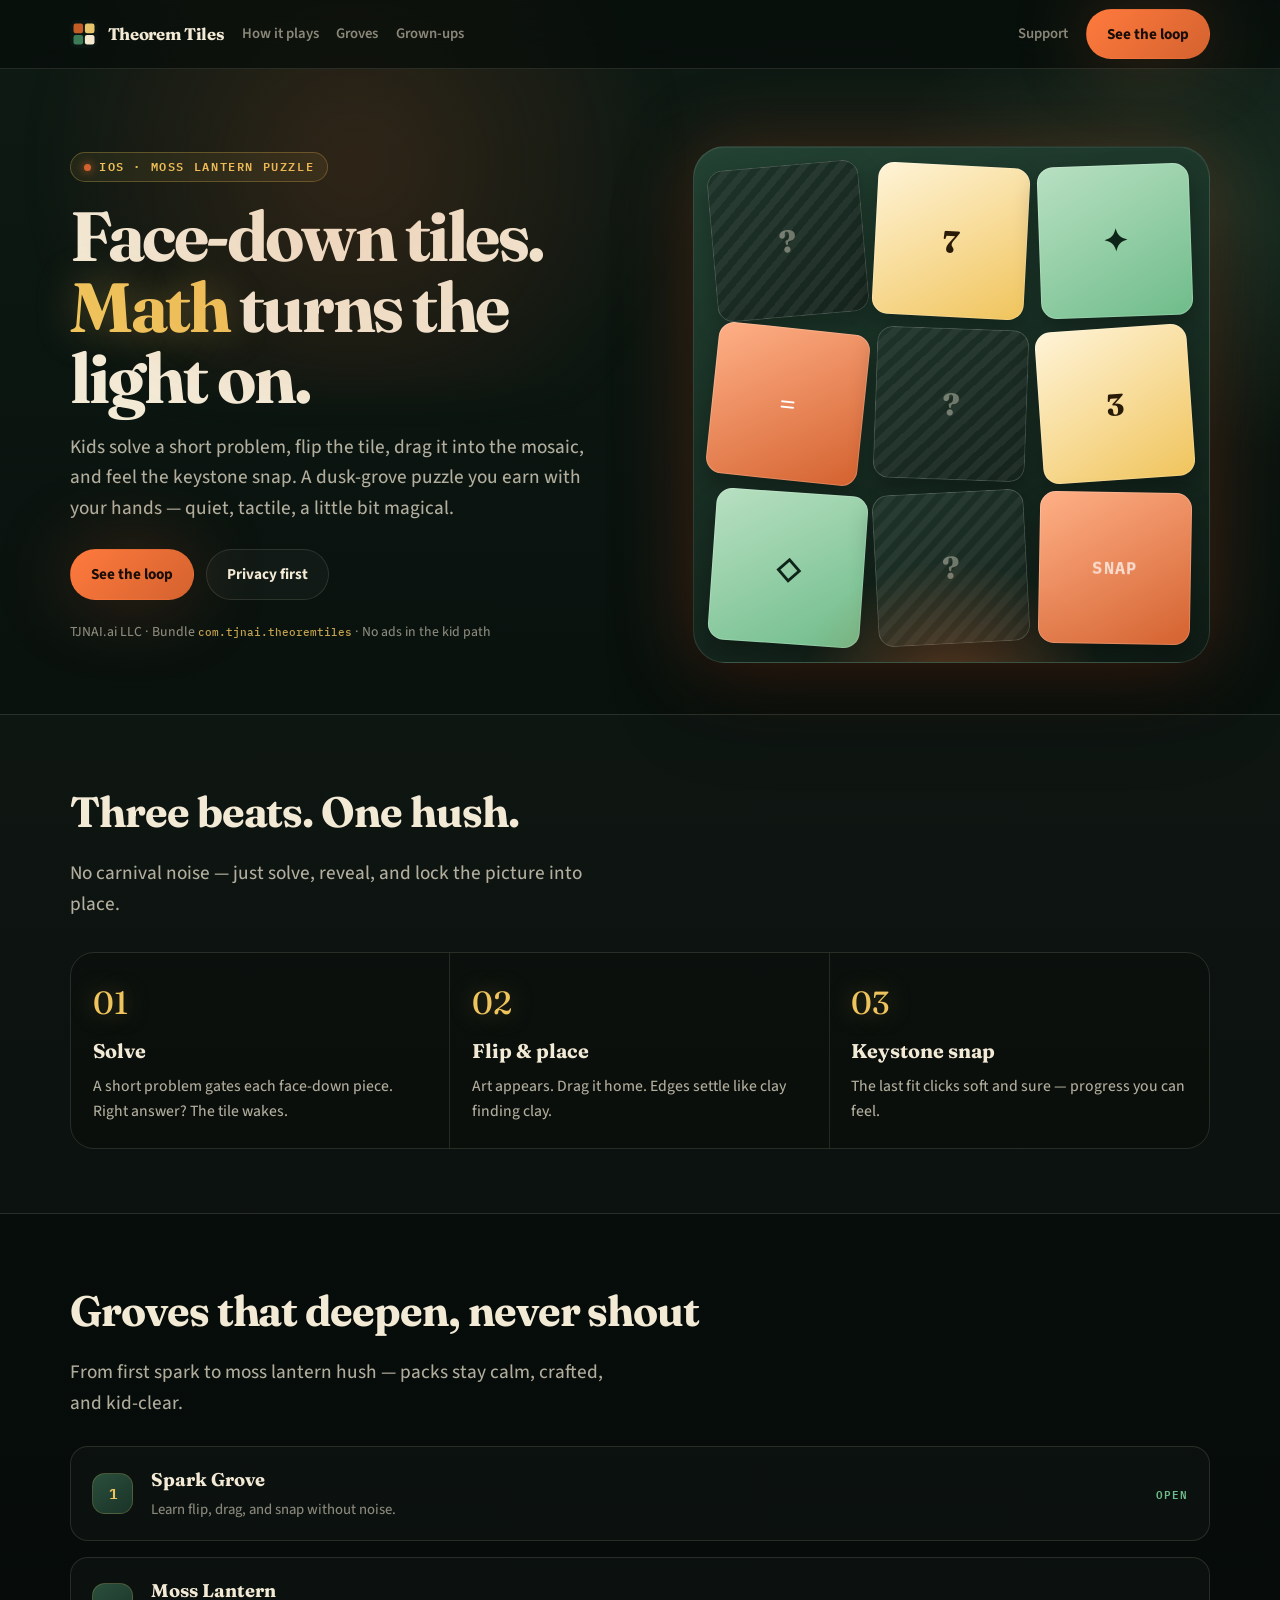
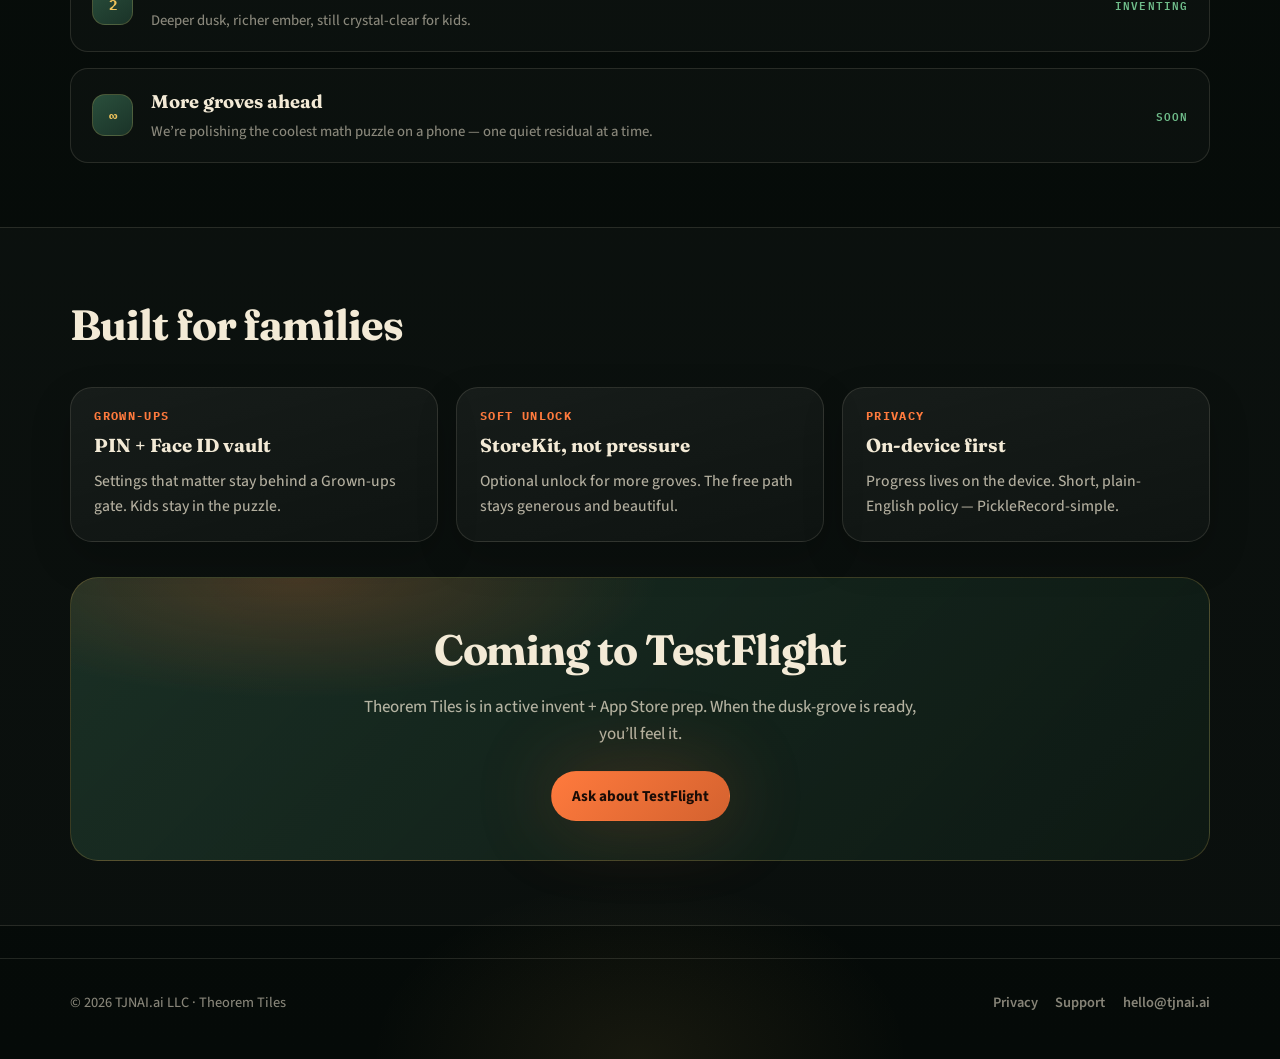
==== commit c6485b04: "Landing: Moss Lantern dusk redesign Distinctive dark grove + terracotta ember visual identity for th" ====
--- a/index.html
+++ b/index.html
@@ -4,20 +4,23 @@
 <meta charset="utf-8">
 <meta name="viewport" content="width=device-width, initial-scale=1">
 <title>Theorem Tiles — math that flips the picture</title>
-<meta name="description" content="A kids puzzle where every tile starts face-down. Solve the math, flip it over, drag it home, and snap the keystone. Quiet, beautiful, built for curious minds.">
+<meta name="description" content="A quiet iOS mosaic puzzle. Every tile starts face-down. Solve the math, flip it over, drag it home, snap the keystone.">
 <link rel="canonical" href="https://theoremtiles.app/">
+<meta property="og:type" content="website">
+<meta property="og:site_name" content="Theorem Tiles">
 <meta property="og:title" content="Theorem Tiles — math that flips the picture">
-<meta property="og:description" content="Solve → flip → drag → snap. A mosaic puzzle powered by real math.">
+<meta property="og:description" content="Solve → flip → drag → snap. A dusk-grove mosaic powered by real math.">
 <meta property="og:url" content="https://theoremtiles.app/">
+<meta name="theme-color" content="#070d0a">
 <link rel="icon" href="/assets/favicon.svg">
 <link rel="preconnect" href="https://fonts.googleapis.com">
 <link rel="preconnect" href="https://fonts.gstatic.com" crossorigin>
-<link href="https://fonts.googleapis.com/css2?family=Fraunces:opsz,wght@9..144,600;9..144,700&family=IBM+Plex+Mono:wght@500;600&family=Inter:wght@450;500;600;700;800&display=swap" rel="stylesheet">
+<link href="https://fonts.googleapis.com/css2?family=Fraunces:opsz,wght@9..144,600;9..144,700&family=IBM+Plex+Mono:wght@500;600&family=Source+Sans+3:wght@450;500;600;700;800&display=swap" rel="stylesheet">
 <link rel="stylesheet" href="/assets/site.css">
 </head>
 <body>
 <nav class="nav"><div class="wrap">
-  <a class="brand" href="/"><svg width="26" height="26" viewBox="0 0 64 64" aria-hidden="true"><rect width="64" height="64" rx="14" fill="#1A2E24"/><rect x="10" y="10" width="20" height="20" rx="4" fill="#C45C26"/><rect x="34" y="10" width="20" height="20" rx="4" fill="#E8C56A"/><rect x="10" y="34" width="20" height="20" rx="4" fill="#7CB68A"/><rect x="34" y="34" width="20" height="20" rx="4" fill="#F4E8D0"/></svg>Theorem Tiles</a>
+  <a class="brand" href="/"><svg width="28" height="28" viewBox="0 0 64 64" aria-hidden="true"><rect width="64" height="64" rx="16" fill="#0B1612"/><rect x="8" y="8" width="22" height="22" rx="5" fill="#C45C26"/><rect x="34" y="8" width="22" height="22" rx="5" fill="#E8C56A"/><rect x="8" y="34" width="22" height="22" rx="5" fill="#3D7A56"/><rect x="34" y="34" width="22" height="22" rx="5" fill="#F4E8D0"/></svg>Theorem Tiles</a>
   <a class="hide-sm" href="#play">How it plays</a>
   <a class="hide-sm" href="#groves">Groves</a>
   <a class="hide-sm" href="#grownups">Grown-ups</a>
@@ -28,62 +31,108 @@
 
 <header class="hero wrap">
   <div>
-    <div class="eyebrow">iOS puzzle · math unlocks art</div>
-    <h1>Every tile hides a picture. Math turns them over.</h1>
-    <p class="lede">Kids solve a quick problem, flip the tile, drag it into place, and feel the keystone snap. It’s a mosaic you earn — quiet, tactile, and genuinely clever.</p>
+    <div class="eyebrow">iOS · Moss Lantern puzzle</div>
+    <h1>Face-down tiles. <span class="glow">Math</span> turns the light on.</h1>
+    <p class="lede">Kids solve a short problem, flip the tile, drag it into the mosaic, and feel the keystone snap. A dusk-grove puzzle you earn with your hands — quiet, tactile, a little bit magical.</p>
     <div class="hero-actions">
       <a class="btn btn-primary" href="#play">See the loop</a>
       <a class="btn btn-ghost" href="/privacy/">Privacy first</a>
     </div>
-    <p class="fine">Built by TJNAI · Bundle <code>com.tjnai.theoremtiles</code> · No ads in the kid path</p>
+    <p class="fine">TJNAI.ai LLC · Bundle <code>com.tjnai.theoremtiles</code> · No ads in the kid path</p>
   </div>
-  <div class="board" aria-hidden="true">
-    <div class="tile back" style="--r:-4deg;--d:.1s">?</div>
-    <div class="tile face" style="--r:3deg;--d:.3s">7</div>
-    <div class="tile moss" style="--r:-2deg;--d:.2s">✦</div>
-    <div class="tile clay" style="--r:5deg;--d:.45s">=</div>
-    <div class="tile back" style="--r:2deg;--d:.15s">?</div>
-    <div class="tile face" style="--r:-3deg;--d:.35s">3</div>
-    <div class="tile moss" style="--r:4deg;--d:.25s">◇</div>
-    <div class="tile back" style="--r:-5deg;--d:.4s">?</div>
-    <div class="tile clay" style="--r:1deg;--d:.05s">+</div>
+  <div class="stage" aria-hidden="true">
+    <div class="tile back" style="--r:-5deg;--d:.05s">?</div>
+    <div class="tile face" style="--r:3deg;--d:.25s">7</div>
+    <div class="tile moss" style="--r:-2deg;--d:.15s">✦</div>
+    <div class="tile clay" style="--r:6deg;--d:.4s">=</div>
+    <div class="tile back" style="--r:2deg;--d:.1s">?</div>
+    <div class="tile face" style="--r:-4deg;--d:.35s">3</div>
+    <div class="tile moss" style="--r:4deg;--d:.2s">◇</div>
+    <div class="tile back" style="--r:-3deg;--d:.45s">?</div>
+    <div class="tile clay" style="--r:1deg;--d:0s"><span class="mark">SNAP</span></div>
   </div>
 </header>
 
-<section class="section alt" id="play">
+<section class="section band" id="play">
   <div class="wrap">
-    <h2>The play loop kids feel in their hands</h2>
-    <div class="grid3" style="margin-top:1.5rem">
-      <article class="card"><div class="n">01 · SOLVE</div><h3>Math opens the tile</h3><p>A short problem gates each face-down piece. Right answer? It flips — art revealed.</p></article>
-      <article class="card"><div class="n">02 · PLACE</div><h3>Drag into the mosaic</h3><p>Slide the piece home. Edges whisper. The board becomes a picture you built.</p></article>
-      <article class="card"><div class="n">03 · SNAP</div><h3>Keystone locks it in</h3><p>The last fit snaps with a soft keystone click. Progress that feels physical.</p></article>
+    <h2>Three beats. One hush.</h2>
+    <p class="lede">No carnival noise — just solve, reveal, and lock the picture into place.</p>
+    <div class="loop-rail">
+      <div class="beat">
+        <div class="glyph">01</div>
+        <h3 style="margin:.2rem 0 .4rem;font-family:var(--display);color:var(--cream)">Solve</h3>
+        <p style="margin:0;color:var(--mist);font-size:.98rem">A short problem gates each face-down piece. Right answer? The tile wakes.</p>
+      </div>
+      <div class="beat">
+        <div class="glyph">02</div>
+        <h3 style="margin:.2rem 0 .4rem;font-family:var(--display);color:var(--cream)">Flip &amp; place</h3>
+        <p style="margin:0;color:var(--mist);font-size:.98rem">Art appears. Drag it home. Edges settle like clay finding clay.</p>
+      </div>
+      <div class="beat">
+        <div class="glyph">03</div>
+        <h3 style="margin:.2rem 0 .4rem;font-family:var(--display);color:var(--cream)">Keystone snap</h3>
+        <p style="margin:0;color:var(--mist);font-size:.98rem">The last fit clicks soft and sure — progress you can feel.</p>
+      </div>
     </div>
   </div>
 </section>
 
 <section class="section" id="groves">
   <div class="wrap">
-    <h2>Groves to grow into</h2>
-    <p class="lede" style="max-width:40rem">From the first spark grove to moss lantern hush, packs stay calm and gorgeous — more craft than carnival.</p>
-    <div class="steps" style="margin-top:1.5rem">
-      <div class="step"><div class="badge">1</div><div><h3 style="margin:.15rem 0 .35rem;color:var(--moss)">Spark Grove</h3><p class="fine" style="margin:0">Learn flip, drag, and snap without noise.</p></div></div>
-      <div class="step"><div class="badge">2</div><div><h3 style="margin:.15rem 0 .35rem;color:var(--moss)">Moss Lantern</h3><p class="fine" style="margin:0">Deeper hush, richer chrome, still kid-clear.</p></div></div>
-      <div class="step"><div class="badge">∞</div><div><h3 style="margin:.15rem 0 .35rem;color:var(--moss)">More groves ahead</h3><p class="fine" style="margin:0">We’re inventing the coolest math puzzle on the phone — one polished beat at a time.</p></div></div>
+    <h2>Groves that deepen, never shout</h2>
+    <p class="lede">From first spark to moss lantern hush — packs stay calm, crafted, and kid-clear.</p>
+    <div class="grove-list">
+      <div class="grove">
+        <div class="badge">1</div>
+        <div>
+          <h3>Spark Grove</h3>
+          <p>Learn flip, drag, and snap without noise.</p>
+        </div>
+        <div class="tag">Open</div>
+      </div>
+      <div class="grove">
+        <div class="badge">2</div>
+        <div>
+          <h3>Moss Lantern</h3>
+          <p>Deeper dusk, richer ember, still crystal-clear for kids.</p>
+        </div>
+        <div class="tag">Inventing</div>
+      </div>
+      <div class="grove">
+        <div class="badge">∞</div>
+        <div>
+          <h3>More groves ahead</h3>
+          <p>We’re polishing the coolest math puzzle on a phone — one quiet residual at a time.</p>
+        </div>
+        <div class="tag">Soon</div>
+      </div>
     </div>
   </div>
 </section>
 
-<section class="section alt" id="grownups">
-  <div class="wrap grid3">
-    <article class="card"><div class="n">GROWN-UPS</div><h3>PIN + Face ID vault</h3><p>Settings that matter stay behind a Grown-ups gate. Kids stay in the puzzle.</p></article>
-    <article class="card"><div class="n">SOFT UNLOCK</div><h3>StoreKit, not pressure</h3><p>Optional unlock for more groves. The free path stays generous and beautiful.</p></article>
-    <article class="card"><div class="n">PRIVACY</div><h3>On-device first</h3><p>Progress lives on the device. Read the full policy anytime.</p></article>
+<section class="section band" id="grownups">
+  <div class="wrap">
+    <h2>Built for families</h2>
+    <div class="grid3">
+      <article class="card"><div class="n">GROWN-UPS</div><h3>PIN + Face ID vault</h3><p>Settings that matter stay behind a Grown-ups gate. Kids stay in the puzzle.</p></article>
+      <article class="card"><div class="n">SOFT UNLOCK</div><h3>StoreKit, not pressure</h3><p>Optional unlock for more groves. The free path stays generous and beautiful.</p></article>
+      <article class="card"><div class="n">PRIVACY</div><h3>On-device first</h3><p>Progress lives on the device. Short, plain-English policy — PickleRecord-simple.</p></article>
+    </div>
+    <div class="cta-band" style="margin-top:2.2rem">
+      <h2>Coming to TestFlight</h2>
+      <p>Theorem Tiles is in active invent + App Store prep. When the dusk-grove is ready, you’ll feel it.</p>
+      <a class="btn btn-primary" href="mailto:hello@tjnai.ai?subject=Theorem%20Tiles%20TestFlight">Ask about TestFlight</a>
+    </div>
   </div>
 </section>
 
 <footer><div class="wrap">
   <div>© <span id="y"></span> TJNAI.ai LLC · Theorem Tiles</div>
-  <div style="display:flex;gap:1rem"><a href="/privacy/">Privacy</a><a href="/support/">Support</a><a href="mailto:hello@tjnai.ai">hello@tjnai.ai</a></div>
+  <div style="display:flex;gap:1.1rem;flex-wrap:wrap">
+    <a href="/privacy/">Privacy</a>
+    <a href="/support/">Support</a>
+    <a href="mailto:hello@tjnai.ai">hello@tjnai.ai</a>
+  </div>
 </div></footer>
 <script>document.getElementById('y').textContent=new Date().getFullYear()</script>
 </body>
--- a/assets/site.css
+++ b/assets/site.css
@@ -1,72 +1,238 @@
 :root{
-  --ink:#14201a; --moss:#1a2e24; --moss-2:#2a4a3a; --clay:#c45c26;
-  --gold:#e8c56a; --leaf:#7cb68a; --cream:#f4e8d0; --paper:#faf6ee;
-  --muted:#5c6f64; --line:rgba(26,46,36,.12); --shadow:0 24px 60px rgba(20,32,26,.18);
-  --font:Inter,system-ui,-apple-system,sans-serif;
-  --display:Fraunces,Georgia,serif; --mono:"IBM Plex Mono",ui-monospace,monospace;
-}
-*{box-sizing:border-box} html{scroll-behavior:smooth}
-body{margin:0;color:var(--ink);background:
-  radial-gradient(1200px 600px at 10% -10%,rgba(196,92,38,.12),transparent 55%),
-  radial-gradient(900px 500px at 100% 0%,rgba(124,182,138,.16),transparent 50%),
-  var(--paper); font:500 17px/1.55 var(--font); -webkit-font-smoothing:antialiased}
-a{color:var(--clay); text-underline-offset:3px}
-a:hover{color:var(--moss)}
-.wrap{width:min(1120px,calc(100% - 2.5rem));margin-inline:auto}
-.nav{position:sticky;top:0;z-index:20;backdrop-filter:saturate(1.2) blur(14px);
-  background:rgba(250,246,238,.82);border-bottom:1px solid var(--line)}
-.nav .wrap{display:flex;align-items:center;gap:1.1rem;min-height:64px;flex-wrap:wrap}
-.brand{display:flex;align-items:center;gap:.55rem;font-weight:800;color:var(--moss);
-  text-decoration:none;letter-spacing:-.02em}
-.nav a:not(.brand):not(.btn){color:var(--muted);text-decoration:none;font-size:.95rem;font-weight:600}
-.nav a:not(.brand):not(.btn):hover{color:var(--moss)}
-.spacer,.space{flex:1}
-.btn{display:inline-flex;align-items:center;justify-content:center;gap:.4rem;border-radius:999px;
-  padding:.7rem 1.15rem;font-weight:700;font-size:.95rem;text-decoration:none;border:1.5px solid transparent}
-.btn-primary{background:var(--clay);color:#fff;box-shadow:0 8px 24px rgba(196,92,38,.28)}
-.btn-primary:hover{background:#a84c1e;color:#fff}
-.btn-ghost{border-color:var(--line);color:var(--moss);background:rgba(255,255,255,.55)}
-.btn-ghost:hover{border-color:var(--moss)}
-.hero{padding:4.5rem 0 3rem;display:grid;grid-template-columns:1.1fr .9fr;gap:3rem;align-items:center}
-@media (max-width:860px){.hero{grid-template-columns:1fr;padding-top:2.4rem}.hide-sm{display:none!important}}
-.eyebrow{display:inline-flex;align-items:center;gap:.5rem;font:600 .78rem/1 var(--mono);letter-spacing:.08em;
-  text-transform:uppercase;color:var(--clay);background:rgba(196,92,38,.1);border:1px solid rgba(196,92,38,.22);
-  padding:.45rem .7rem;border-radius:999px;margin-bottom:1.1rem}
-h1{font-family:var(--display);font-weight:700;letter-spacing:-.03em;line-height:1.05;margin:0 0 1rem;
-  font-size:clamp(2.5rem,6vw,4.2rem);color:var(--moss)}
-.lede{font-size:1.18rem;color:var(--muted);max-width:36rem;margin:0 0 1.5rem}
-.hero-actions{display:flex;flex-wrap:wrap;gap:.75rem;margin-bottom:1.2rem}
-.fine{font-size:.88rem;color:var(--muted)}
-.fine code{font-family:var(--mono);font-size:.8rem}
-.board{aspect-ratio:1;border-radius:28px;padding:1rem;background:linear-gradient(145deg,var(--moss),var(--moss-2));
-  box-shadow:var(--shadow);display:grid;grid-template-columns:repeat(3,1fr);gap:.75rem}
-.tile{border-radius:16px;display:grid;place-items:center;font-family:var(--display);
-  font-size:clamp(1.4rem,3vw,2rem);color:var(--moss);
-  box-shadow:inset 0 0 0 1px rgba(255,255,255,.35),0 10px 20px rgba(0,0,0,.18);
-  transform:rotate(var(--r,0deg));animation:float 5s ease-in-out infinite;animation-delay:var(--d,0s)}
-.tile.face{background:linear-gradient(160deg,#fff8ea,var(--gold))}
-.tile.moss{background:linear-gradient(160deg,#d5edd8,var(--leaf));color:#143024}
-.tile.clay{background:linear-gradient(160deg,#f0b08a,var(--clay));color:#fff}
-.tile.back{background:repeating-linear-gradient(-45deg,rgba(255,255,255,.08) 0 8px,transparent 8px 16px),#2f4a3c;color:rgba(244,232,208,.55)}
-@keyframes float{0%,100%{transform:translateY(0) rotate(var(--r,0))}50%{transform:translateY(-6px) rotate(var(--r,0))}}
-.section{padding:3.4rem 0}
-.section.alt{background:rgba(26,46,36,.04);border-block:1px solid var(--line)}
-.section h2{font-family:var(--display);font-size:clamp(1.8rem,3.5vw,2.5rem);margin:0 0 .75rem;color:var(--moss);letter-spacing:-.02em}
-.grid3{display:grid;grid-template-columns:repeat(3,1fr);gap:1.1rem}
-@media (max-width:800px){.grid3{grid-template-columns:1fr}}
-.card{background:#fff;border:1px solid var(--line);border-radius:22px;padding:1.35rem 1.4rem;box-shadow:0 10px 30px rgba(20,32,26,.05)}
-.card .n{font:700 .75rem/1 var(--mono);color:var(--clay);letter-spacing:.08em;margin-bottom:.55rem}
-.card h3{margin:0 0 .45rem;font-size:1.15rem;color:var(--moss)}
-.card p{margin:0;color:var(--muted);font-size:.98rem}
-.steps{display:grid;gap:1rem}
-.step{display:grid;grid-template-columns:auto 1fr;gap:1rem;align-items:start}
-.step .badge{width:2.4rem;height:2.4rem;border-radius:12px;display:grid;place-items:center;background:var(--moss);color:#f4e8d0;font-weight:800}
+  --void:#070d0a;
+  --grove:#0e1a14;
+  --moss:#1a3328;
+  --moss-mid:#2a4f3c;
+  --leaf:#6fbc8a;
+  --ember:#d4622f;
+  --ember-hot:#ff7a3d;
+  --lantern:#f0c45c;
+  --cream:#f3ead6;
+  --mist:rgba(243,234,214,.72);
+  --muted:rgba(243,234,214,.55);
+  --line:rgba(243,234,214,.12);
+  --glow:0 0 80px rgba(212,98,47,.28);
+  --font:"Source Sans 3",system-ui,-apple-system,sans-serif;
+  --display:"Fraunces",Georgia,serif;
+  --mono:"IBM Plex Mono",ui-monospace,monospace;
+}
+*{box-sizing:border-box}
+html{scroll-behavior:smooth}
+body{
+  margin:0;color:var(--cream);background:var(--void);
+  font:450 17px/1.6 var(--font);-webkit-font-smoothing:antialiased;
+  background-image:
+    radial-gradient(900px 520px at 12% -10%,rgba(212,98,47,.22),transparent 55%),
+    radial-gradient(700px 480px at 95% 8%,rgba(111,188,138,.14),transparent 50%),
+    radial-gradient(600px 400px at 50% 100%,rgba(240,196,92,.08),transparent 45%),
+    linear-gradient(180deg,var(--grove),var(--void) 40%,#050a08);
+  min-height:100vh;
+}
+a{color:var(--lantern);text-underline-offset:3px}
+a:hover{color:var(--cream)}
+.wrap{width:min(1140px,calc(100% - 2.4rem));margin-inline:auto}
+
+/* NAV */
+.nav{
+  position:sticky;top:0;z-index:40;
+  backdrop-filter:blur(18px) saturate(1.2);
+  background:rgba(7,13,10,.72);
+  border-bottom:1px solid var(--line);
+}
+.nav .wrap{display:flex;align-items:center;gap:1.1rem;min-height:68px;flex-wrap:wrap}
+.brand{
+  display:flex;align-items:center;gap:.6rem;
+  font-family:var(--display);font-weight:700;font-size:1.05rem;
+  color:var(--cream);text-decoration:none;letter-spacing:-.02em;
+}
+.nav a:not(.brand):not(.btn){color:var(--muted);text-decoration:none;font-size:.92rem;font-weight:600}
+.nav a:not(.brand):not(.btn):hover{color:var(--cream)}
+.spacer{flex:1}
+
+.btn{
+  display:inline-flex;align-items:center;justify-content:center;gap:.45rem;
+  border-radius:999px;padding:.75rem 1.25rem;font-weight:700;font-size:.95rem;
+  text-decoration:none;border:1.5px solid transparent;transition:transform .15s ease,background .15s,border-color .15s;
+}
+.btn:active{transform:translateY(1px)}
+.btn-primary{
+  background:linear-gradient(135deg,var(--ember-hot),var(--ember));
+  color:#1a0c06;box-shadow:var(--glow);
+}
+.btn-primary:hover{filter:brightness(1.06);color:#1a0c06}
+.btn-ghost{
+  border-color:var(--line);color:var(--cream);
+  background:rgba(255,255,255,.03);
+}
+.btn-ghost:hover{border-color:rgba(240,196,92,.45);color:var(--lantern)}
+
+/* HERO */
+.hero{
+  padding:4.8rem 0 3.2rem;
+  display:grid;grid-template-columns:1.05fr .95fr;gap:3.2rem;align-items:center;
+  position:relative;
+}
+.hero::before{
+  content:"";position:absolute;inset:-20% 40% auto -10%;height:70%;
+  background:radial-gradient(circle,rgba(212,98,47,.18),transparent 70%);
+  pointer-events:none;filter:blur(20px);
+}
+@media(max-width:900px){
+  .hero{grid-template-columns:1fr;padding-top:2.6rem}
+  .hide-sm{display:none!important}
+}
+.eyebrow{
+  display:inline-flex;align-items:center;gap:.5rem;
+  font:600 .72rem/1 var(--mono);letter-spacing:.14em;text-transform:uppercase;
+  color:var(--lantern);background:rgba(240,196,92,.08);
+  border:1px solid rgba(240,196,92,.28);padding:.5rem .8rem;border-radius:999px;margin-bottom:1.2rem;
+}
+.eyebrow::before{
+  content:"";width:.45rem;height:.45rem;border-radius:50%;
+  background:var(--ember);box-shadow:0 0 10px var(--ember);
+  animation:pulse 2.4s ease-in-out infinite;
+}
+@keyframes pulse{0%,100%{opacity:1}50%{opacity:.35}}
+h1{
+  font-family:var(--display);font-weight:700;letter-spacing:-.035em;line-height:1.02;
+  margin:0 0 1.1rem;font-size:clamp(2.6rem,6.2vw,4.35rem);color:var(--cream);
+}
+h1 .glow{color:var(--lantern);text-shadow:0 0 40px rgba(240,196,92,.35)}
+.lede{font-size:1.2rem;color:var(--mist);max-width:34rem;margin:0 0 1.6rem}
+.hero-actions{display:flex;flex-wrap:wrap;gap:.75rem;margin-bottom:1.3rem}
+.fine{font-size:.86rem;color:var(--muted)}
+.fine code{font-family:var(--mono);font-size:.82em;color:rgba(240,196,92,.8)}
+
+/* MOSAIC STAGE */
+.stage{
+  position:relative;aspect-ratio:1;border-radius:32px;padding:1.15rem;
+  background:
+    linear-gradient(160deg,rgba(42,79,60,.55),rgba(14,26,20,.95)),
+    var(--moss);
+  border:1px solid var(--line);
+  box-shadow:var(--glow),0 40px 80px rgba(0,0,0,.45),inset 0 1px 0 rgba(255,255,255,.06);
+  display:grid;grid-template-columns:repeat(3,1fr);gap:.7rem;
+  overflow:hidden;
+}
+.stage::after{
+  content:"";position:absolute;inset:auto 20% -30% 20%;height:50%;
+  background:radial-gradient(ellipse,rgba(212,98,47,.35),transparent 70%);
+  pointer-events:none;
+}
+.tile{
+  position:relative;border-radius:16px;display:grid;place-items:center;
+  font-family:var(--display);font-size:clamp(1.35rem,3vw,1.9rem);font-weight:700;
+  transform:rotate(var(--r,0deg));
+  animation:drift 6s ease-in-out infinite;animation-delay:var(--d,0s);
+  box-shadow:0 12px 24px rgba(0,0,0,.28),inset 0 0 0 1px rgba(255,255,255,.18);
+  transform-style:preserve-3d;
+}
+.tile.back{
+  background:
+    repeating-linear-gradient(-45deg,rgba(255,255,255,.05) 0 7px,transparent 7px 14px),
+    linear-gradient(145deg,#1e3329,#15241d);
+  color:rgba(243,234,214,.4);
+}
+.tile.face{background:linear-gradient(150deg,#fff4d8,var(--lantern));color:#2a1a08}
+.tile.moss{background:linear-gradient(150deg,#b8e0c2,var(--leaf));color:#0e2418}
+.tile.clay{background:linear-gradient(150deg,#ffb087,var(--ember));color:#fff}
+.tile .mark{font-family:var(--mono);font-size:.55em;letter-spacing:.08em;opacity:.7}
+@keyframes drift{
+  0%,100%{transform:translateY(0) rotate(var(--r,0))}
+  50%{transform:translateY(-7px) rotate(var(--r,0))}
+}
+
+/* SECTIONS */
+.section{padding:4rem 0;position:relative}
+.section.band{
+  background:rgba(255,255,255,.02);
+  border-block:1px solid var(--line);
+}
+.section h2{
+  font-family:var(--display);font-size:clamp(1.85rem,3.6vw,2.65rem);
+  margin:0 0 .7rem;color:var(--cream);letter-spacing:-.025em;
+}
+.section .lede{margin-bottom:0}
+.grid3{display:grid;grid-template-columns:repeat(3,1fr);gap:1.1rem;margin-top:1.7rem}
+@media(max-width:800px){.grid3{grid-template-columns:1fr}}
+.card{
+  background:linear-gradient(165deg,rgba(255,255,255,.05),rgba(255,255,255,.02));
+  border:1px solid var(--line);border-radius:22px;padding:1.4rem 1.45rem;
+  box-shadow:0 16px 40px rgba(0,0,0,.2);
+  transition:border-color .2s,transform .2s;
+}
+.card:hover{border-color:rgba(240,196,92,.28);transform:translateY(-2px)}
+.card .n{font:700 .72rem/1 var(--mono);color:var(--ember-hot);letter-spacing:.12em;margin-bottom:.6rem}
+.card h3{margin:0 0 .45rem;font-size:1.18rem;color:var(--cream);font-family:var(--display)}
+.card p{margin:0;color:var(--mist);font-size:.98rem}
+
+.loop-rail{
+  display:grid;grid-template-columns:repeat(3,1fr);gap:0;margin-top:2rem;
+  border:1px solid var(--line);border-radius:24px;overflow:hidden;
+}
+.loop-rail .beat{
+  padding:1.5rem 1.35rem;border-right:1px solid var(--line);
+  background:rgba(0,0,0,.18);
+}
+.loop-rail .beat:last-child{border-right:0}
+.loop-rail .beat .glyph{
+  font-family:var(--display);font-size:2rem;color:var(--lantern);margin-bottom:.5rem;
+  text-shadow:0 0 24px rgba(240,196,92,.35);
+}
+@media(max-width:800px){
+  .loop-rail{grid-template-columns:1fr}
+  .loop-rail .beat{border-right:0;border-bottom:1px solid var(--line)}
+  .loop-rail .beat:last-child{border-bottom:0}
+}
+
+.grove-list{display:grid;gap:1rem;margin-top:1.7rem}
+.grove{
+  display:grid;grid-template-columns:auto 1fr auto;gap:1.1rem;align-items:center;
+  padding:1.15rem 1.3rem;border-radius:18px;border:1px solid var(--line);
+  background:rgba(255,255,255,.025);
+}
+.grove .badge{
+  width:2.6rem;height:2.6rem;border-radius:13px;display:grid;place-items:center;
+  background:linear-gradient(145deg,var(--moss-mid),var(--moss));
+  color:var(--lantern);font-weight:800;font-family:var(--mono);font-size:.9rem;
+  border:1px solid rgba(240,196,92,.2);
+}
+.grove h3{margin:0 0 .2rem;font-family:var(--display);font-size:1.15rem;color:var(--cream)}
+.grove p{margin:0;color:var(--muted);font-size:.92rem}
+.grove .tag{font:600 .7rem/1 var(--mono);letter-spacing:.1em;text-transform:uppercase;color:var(--leaf)}
+
+.cta-band{
+  margin:1rem 0 0;padding:2.4rem;border-radius:28px;
+  background:
+    radial-gradient(600px 200px at 20% 0%,rgba(212,98,47,.25),transparent 60%),
+    linear-gradient(135deg,rgba(42,79,60,.5),rgba(14,26,20,.9));
+  border:1px solid rgba(240,196,92,.2);
+  text-align:center;
+}
+.cta-band h2{margin-bottom:.6rem}
+.cta-band p{color:var(--mist);max-width:36rem;margin:0 auto 1.4rem}
+
+/* PROSE (privacy/support) */
 .prose{max-width:720px}
-.prose h1{font-family:var(--display);font-size:clamp(2rem,4vw,3rem);color:var(--moss);margin:0 0 .5rem}
-.prose h2{font-family:var(--display);font-size:1.4rem;margin:2rem 0 .55rem;color:var(--moss)}
+.prose h1{font-family:var(--display);font-size:clamp(2rem,4vw,3rem);color:var(--cream);margin:0 0 .5rem}
+.prose h2{font-family:var(--display);font-size:1.35rem;margin:2rem 0 .55rem;color:var(--lantern)}
 .prose .updated{color:var(--muted);font-size:.92rem;margin:0 0 1.25rem}
-.tldr{background:rgba(124,182,138,.14);border:1px solid rgba(124,182,138,.35);border-radius:16px;padding:1rem 1.15rem;margin:0 0 1.5rem}
-footer{border-top:1px solid var(--line);padding:2rem 0 2.75rem;color:var(--muted);font-size:.92rem}
+.prose p,.prose li{color:var(--mist)}
+.prose ul{padding-left:1.2rem}
+.tldr{
+  background:rgba(111,188,138,.1);
+  border:1px solid rgba(111,188,138,.28);
+  border-radius:16px;padding:1rem 1.15rem;margin:0 0 1.5rem;color:var(--cream);
+}
+
+footer{
+  border-top:1px solid var(--line);padding:2rem 0 2.8rem;
+  color:var(--muted);font-size:.9rem;margin-top:2rem;
+}
 footer .wrap{display:flex;flex-wrap:wrap;gap:1rem;justify-content:space-between;align-items:center}
 footer a{color:var(--muted);text-decoration:none;font-weight:600}
-footer a:hover{color:var(--moss)}
+footer a:hover{color:var(--lantern)}
+
+@media (prefers-reduced-motion:reduce){
+  .tile,.eyebrow::before{animation:none!important}
+}
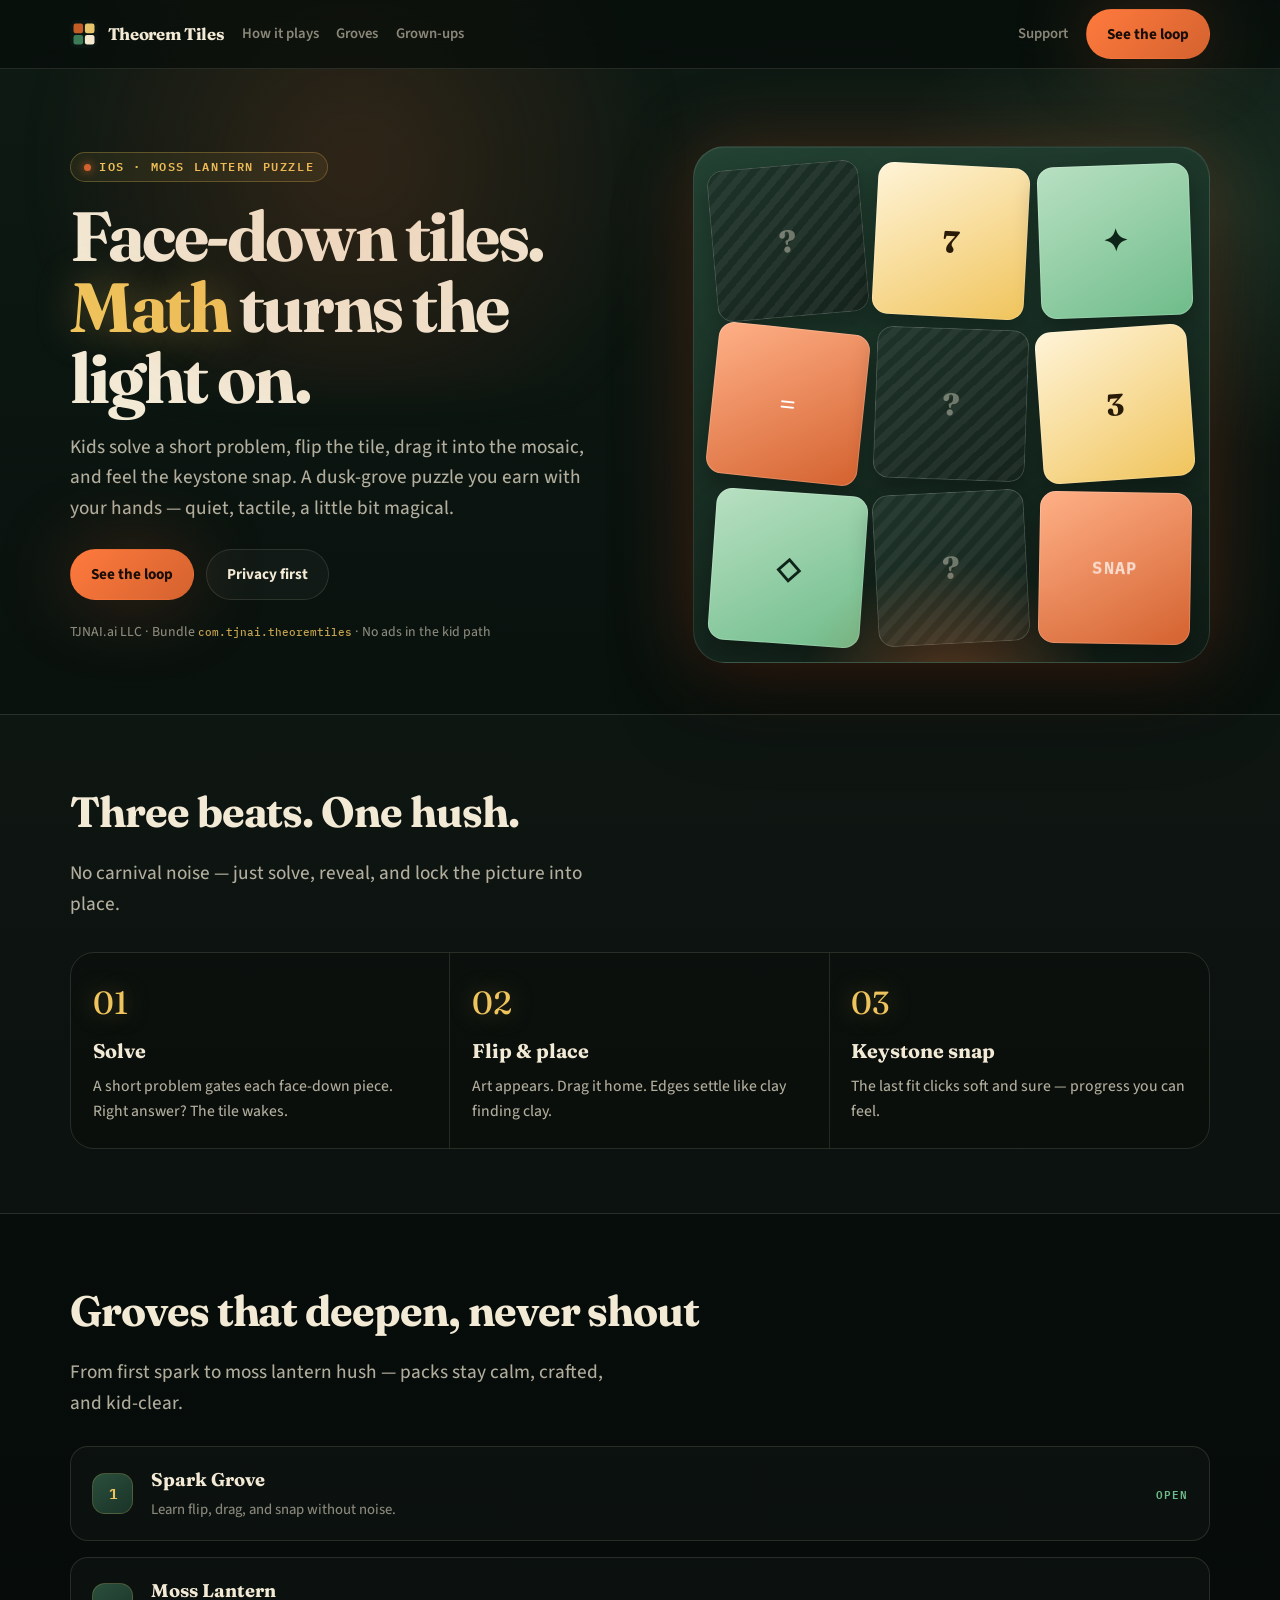
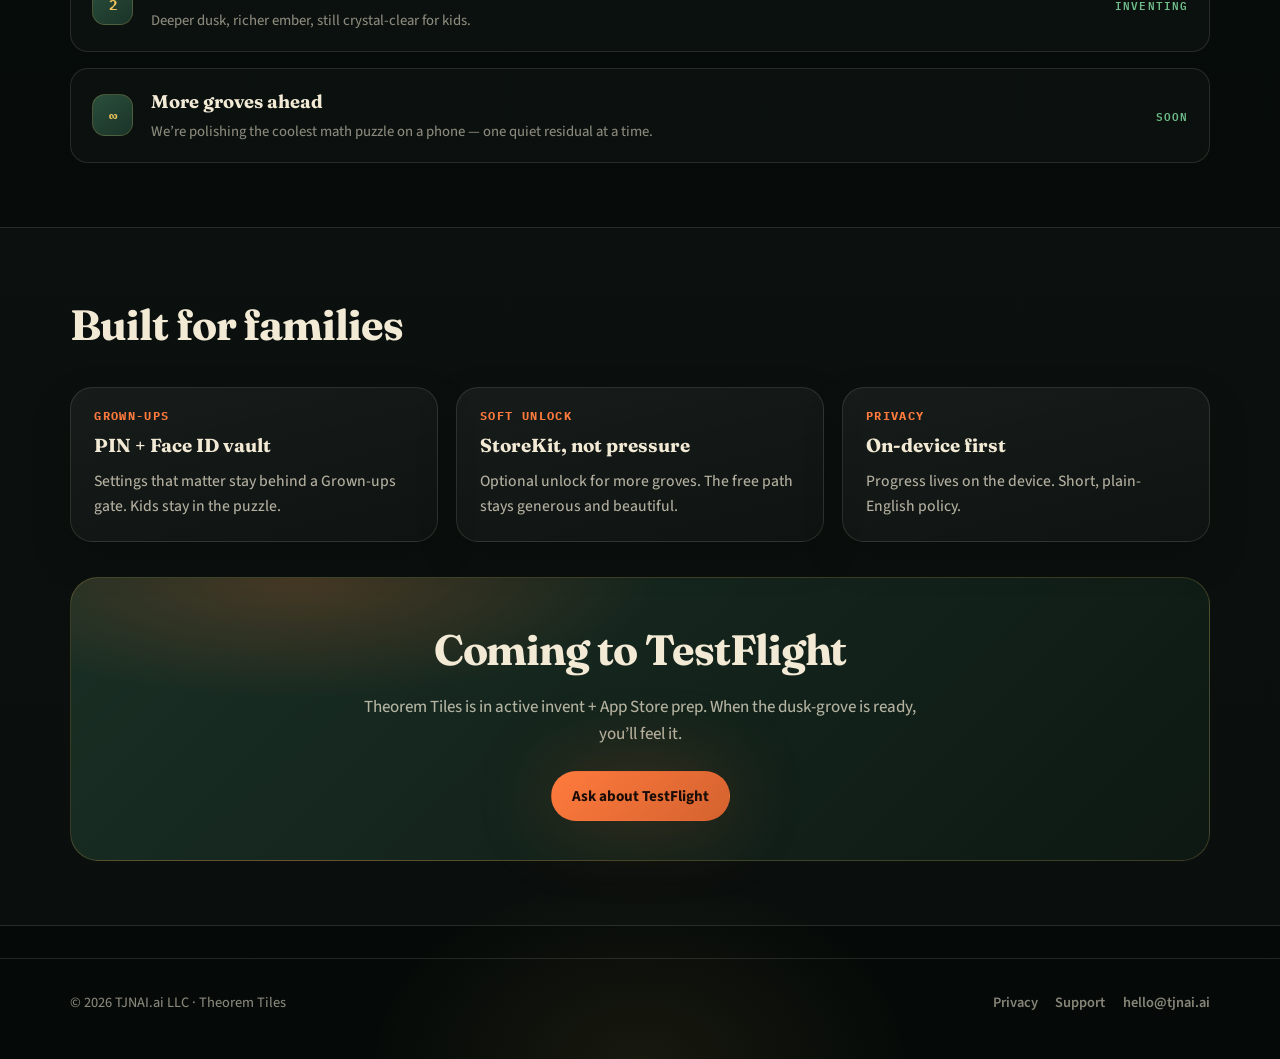
==== commit 8b4fa2d5: "Fix leaf CSS typo; tidy privacy card copy" ====
--- a/index.html
+++ b/index.html
@@ -116,7 +116,7 @@
     <div class="grid3">
       <article class="card"><div class="n">GROWN-UPS</div><h3>PIN + Face ID vault</h3><p>Settings that matter stay behind a Grown-ups gate. Kids stay in the puzzle.</p></article>
       <article class="card"><div class="n">SOFT UNLOCK</div><h3>StoreKit, not pressure</h3><p>Optional unlock for more groves. The free path stays generous and beautiful.</p></article>
-      <article class="card"><div class="n">PRIVACY</div><h3>On-device first</h3><p>Progress lives on the device. Short, plain-English policy — PickleRecord-simple.</p></article>
+      <article class="card"><div class="n">PRIVACY</div><h3>On-device first</h3><p>Progress lives on the device. Short, plain-English policy.</p></article>
     </div>
     <div class="cta-band" style="margin-top:2.2rem">
       <h2>Coming to TestFlight</h2>
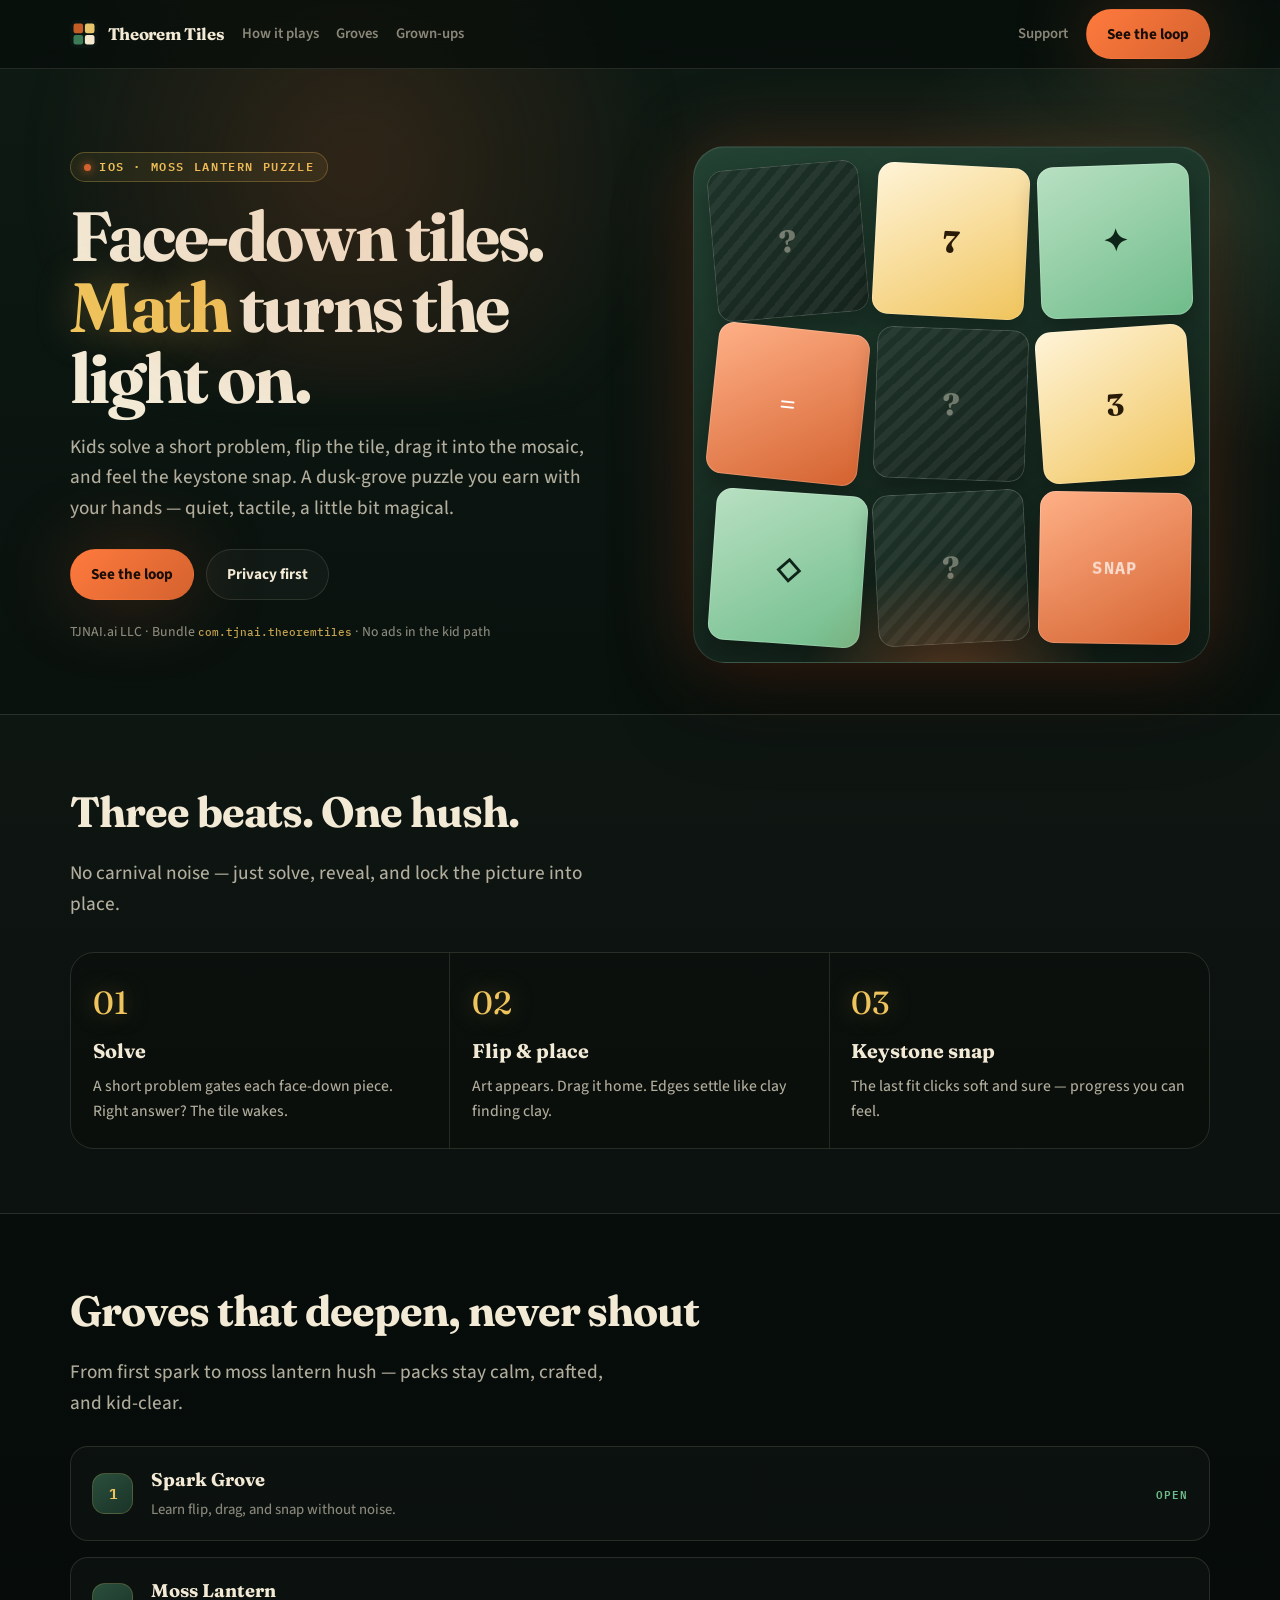
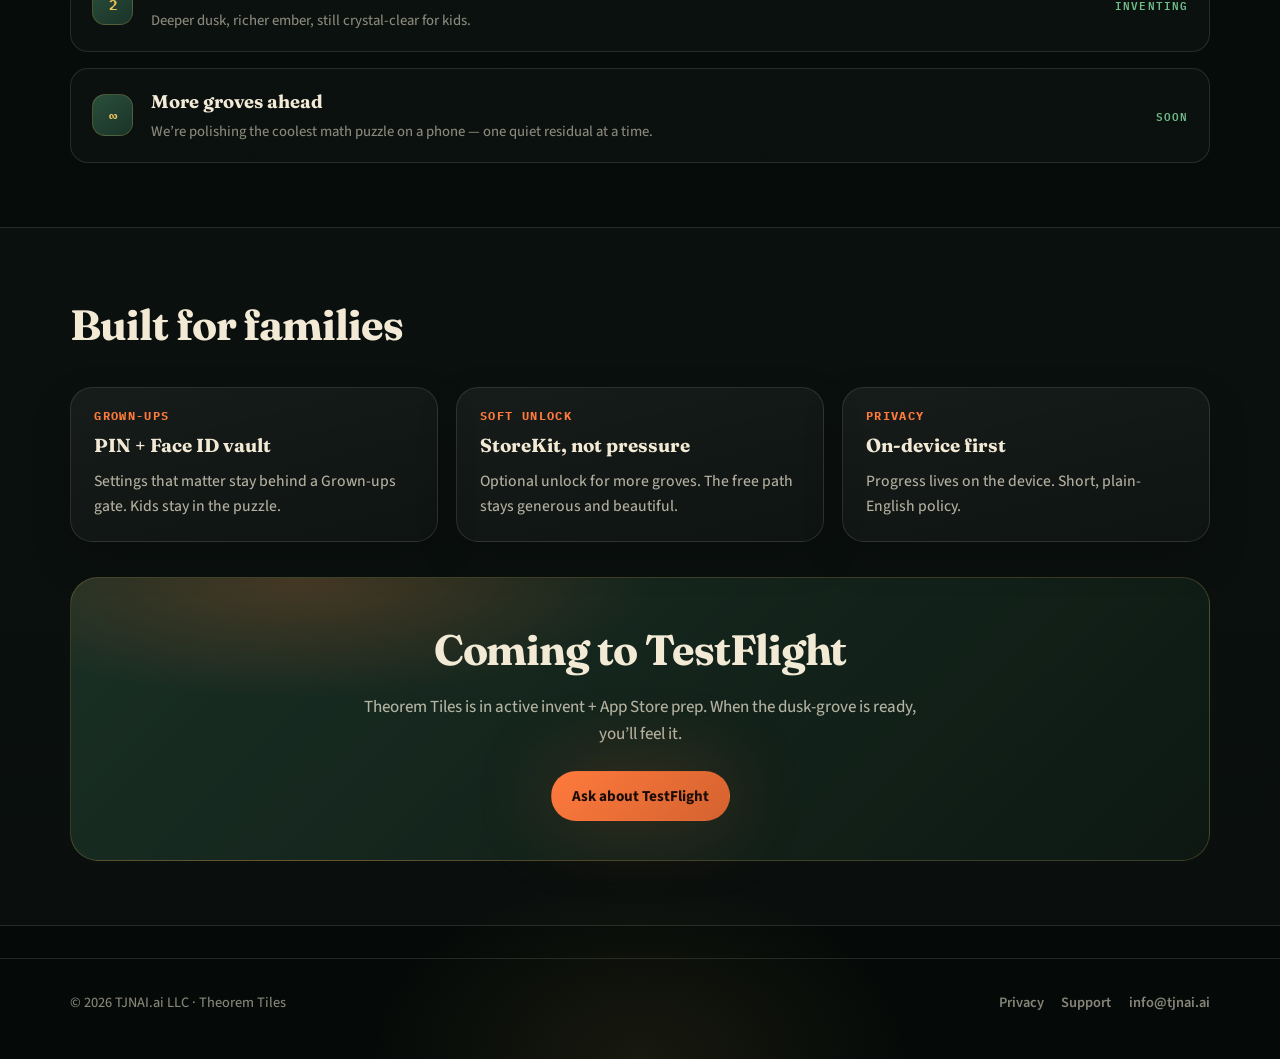
==== commit f7d387e2: "Use info@tjnai.ai site-wide (was hello@)" ====
--- a/index.html
+++ b/index.html
@@ -121,7 +121,7 @@
     <div class="cta-band" style="margin-top:2.2rem">
       <h2>Coming to TestFlight</h2>
       <p>Theorem Tiles is in active invent + App Store prep. When the dusk-grove is ready, you’ll feel it.</p>
-      <a class="btn btn-primary" href="mailto:hello@tjnai.ai?subject=Theorem%20Tiles%20TestFlight">Ask about TestFlight</a>
+      <a class="btn btn-primary" href="mailto:info@tjnai.ai?subject=Theorem%20Tiles%20TestFlight">Ask about TestFlight</a>
     </div>
   </div>
 </section>
@@ -131,7 +131,7 @@
   <div style="display:flex;gap:1.1rem;flex-wrap:wrap">
     <a href="/privacy/">Privacy</a>
     <a href="/support/">Support</a>
-    <a href="mailto:hello@tjnai.ai">hello@tjnai.ai</a>
+    <a href="mailto:info@tjnai.ai">info@tjnai.ai</a>
   </div>
 </div></footer>
 <script>document.getElementById('y').textContent=new Date().getFullYear()</script>
